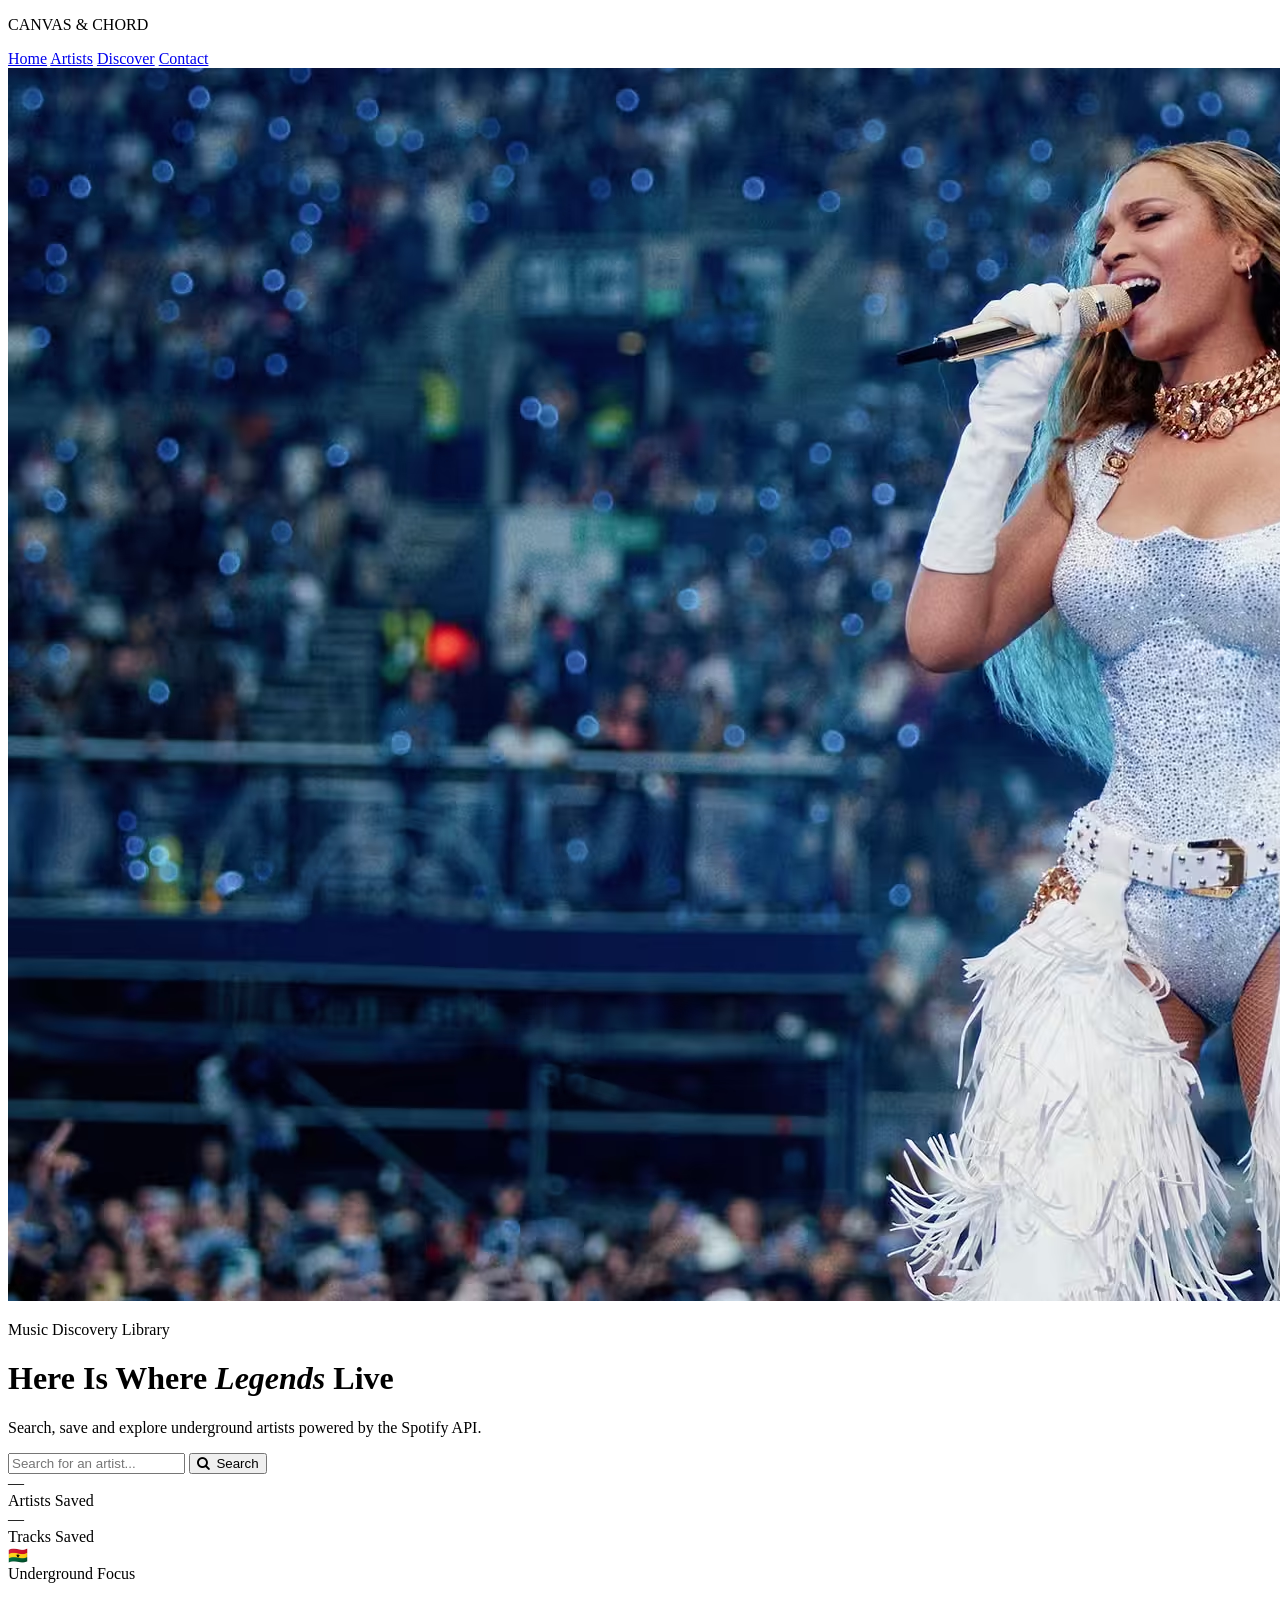
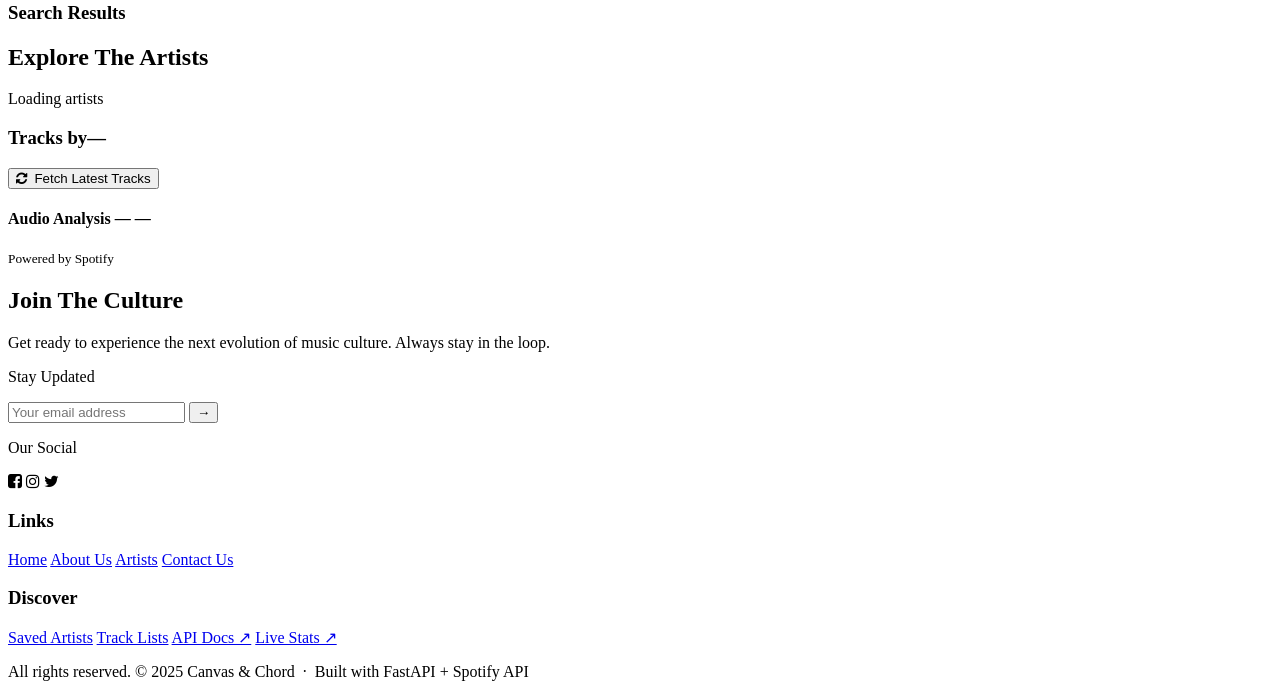
==== frontend/index.html @ f5dd1d7d "HTML file" ====
<!DOCTYPE html>
<html lang="en">
<head>
    <meta charset="UTF-8">
    <meta name="viewport" content="width=device-width, initial-scale=1.0">
    <title>CANVAS & CHORD</title>
    <link rel="stylesheet" href="https://cdnjs.cloudflare.com/ajax/libs/font-awesome/4.7.0/css/font-awesome.min.css">
    <link href="https://fonts.googleapis.com/css2?family=Playfair+Display:wght@400;700;900&family=DM+Sans:wght@300;400;500&display=swap" rel="stylesheet">
    <link rel="stylesheet" href="style.css">
    <script src="script.js" defer></script>


</head>
<body>

    <!-- NAV -->
    <nav>
        <div id="logo"><p>CANVAS <span>&</span> CHORD</p></div>
        <div id="menu">
            <a href="#">Home</a>
            <a href="#artists-section">Artists</a>
            <a href="#tracksPanel">Discover</a>
            <a href="#">Contact</a>
        </div>
    </nav>

    <!-- BANNER -->
    <div class="banner">
        <img src="./IMAGES/shutterstock-editorial-15344558c-6842f05d52535.avif" alt="Artist performing live">
        <p class="banner-tag"> Music Discovery Library</p>
        <h1>Here Is Where <em>Legends</em> Live</h1>
        <p>Search, save and explore underground artists powered by the Spotify API.</p>
        <div class="search-container">
            <input type="text" id="searchInput" placeholder="Search for an artist...">
            <button onclick="searchArtists()">
                <i class="fa fa-search"></i>&nbsp; Search
            </button>
        </div>
    </div>

    <!-- STATS BAR -->
    <div class="stats-bar">
        <div class="stat-item">
            <div class="stat-number" id="totalArtists">—</div>
            <div class="stat-label">Artists Saved</div>
        </div>
        <div class="stat-item">
            <div class="stat-number" id="totalTracks">—</div>
            <div class="stat-label">Tracks Saved</div>
        </div>
        <div class="stat-item">
            <div class="stat-number">🇬🇭</div>
            <div class="stat-label">Underground Focus</div>
        </div>
    </div>

    <!-- SEARCH RESULTS -->
    <div class="search-results" id="searchResults">
        <h3>Search Results</h3>
        <div class="results-grid" id="resultsGrid"></div>
    </div>

    <!-- SAVED ARTISTS -->
    <div class="section-header" id="artists-section">
        <h2>Explore The Artists</h2>
        <p id="artistCount"></p>
    </div>

    <div class="artists-section">
        <div class="artists-grid" id="artistsGrid">
            <div class="loading">Loading artists</div>
        </div>
    </div>

    <!-- TRACKS PANEL -->
    <div class="tracks-panel" id="tracksPanel">
        <div class="tracks-header">
            <h3>Tracks by<span id="selectedArtistName">—</span></h3>
            <button class="fetch-tracks-btn" onclick="fetchAndSaveTracks()">
                <i class="fa fa-refresh"></i>&nbsp; Fetch Latest Tracks
            </button>
        </div>
        <div class="tracks-list" id="tracksList"></div>
        
    </div>

    <!-- AUDIO FEATURES PANEL -->
       
    
    <div class="audio-panel" id="audioPanel">
        <div class="audio-panel-header">
            <h4>Audio Analysis — <span id="selectedTrackName">—</span></h4>
            <small>Powered by Spotify</small>
        </div>
        <div id="featuresContent"></div>
    </div>

    <!-- FOOTER -->
    <footer class="site-footer">
        <div class="footer-content">
            <div class="footer-left">
                <h2>Join The Culture</h2>
                <p>Get ready to experience the next evolution of music culture. Always stay in the loop.</p>
                <div class="email-signup">
                    <p>Stay Updated</p>
                    <form action="#">
                        <input type="email" placeholder="Your email address" required>
                        <button type="submit">→</button>
                    </form>
                </div>
                <div class="social-links">
                    <p>Our Social</p>
                    <i class="fa fa-facebook-square"></i>
                    <i class="fa fa-instagram"></i>
                    <i class="fa fa-twitter"></i>
                </div>
            </div>
            <div class="footer-links">
                <div class="link-column">
                    <h3>Links</h3>
                    <a href="#">Home</a>
                    <a href="#">About Us</a>
                    <a href="#artists-section">Artists</a>
                    <a href="#">Contact Us</a>
                </div>
                <div class="link-column">
                    <h3>Discover</h3>
                    <a href="#artists-section">Saved Artists</a>
                    <a href="#tracksPanel">Track Lists</a>
                    <a href="http://127.0.0.1:8000/docs" target="_blank">API Docs ↗</a>
                    <a href="http://127.0.0.1:8000/discover/stats" target="_blank">Live Stats ↗</a>
                </div>
            </div>
        </div>
        <div class="footer-bottom">
            <p>All rights reserved. © 2025 Canvas & Chord &nbsp;·&nbsp; Built with FastAPI + Spotify API</p>
        </div>
    </footer>

    <!-- NOTIFICATION -->
    <div class="notification" id="notification"></div>

    
</body>
</html>
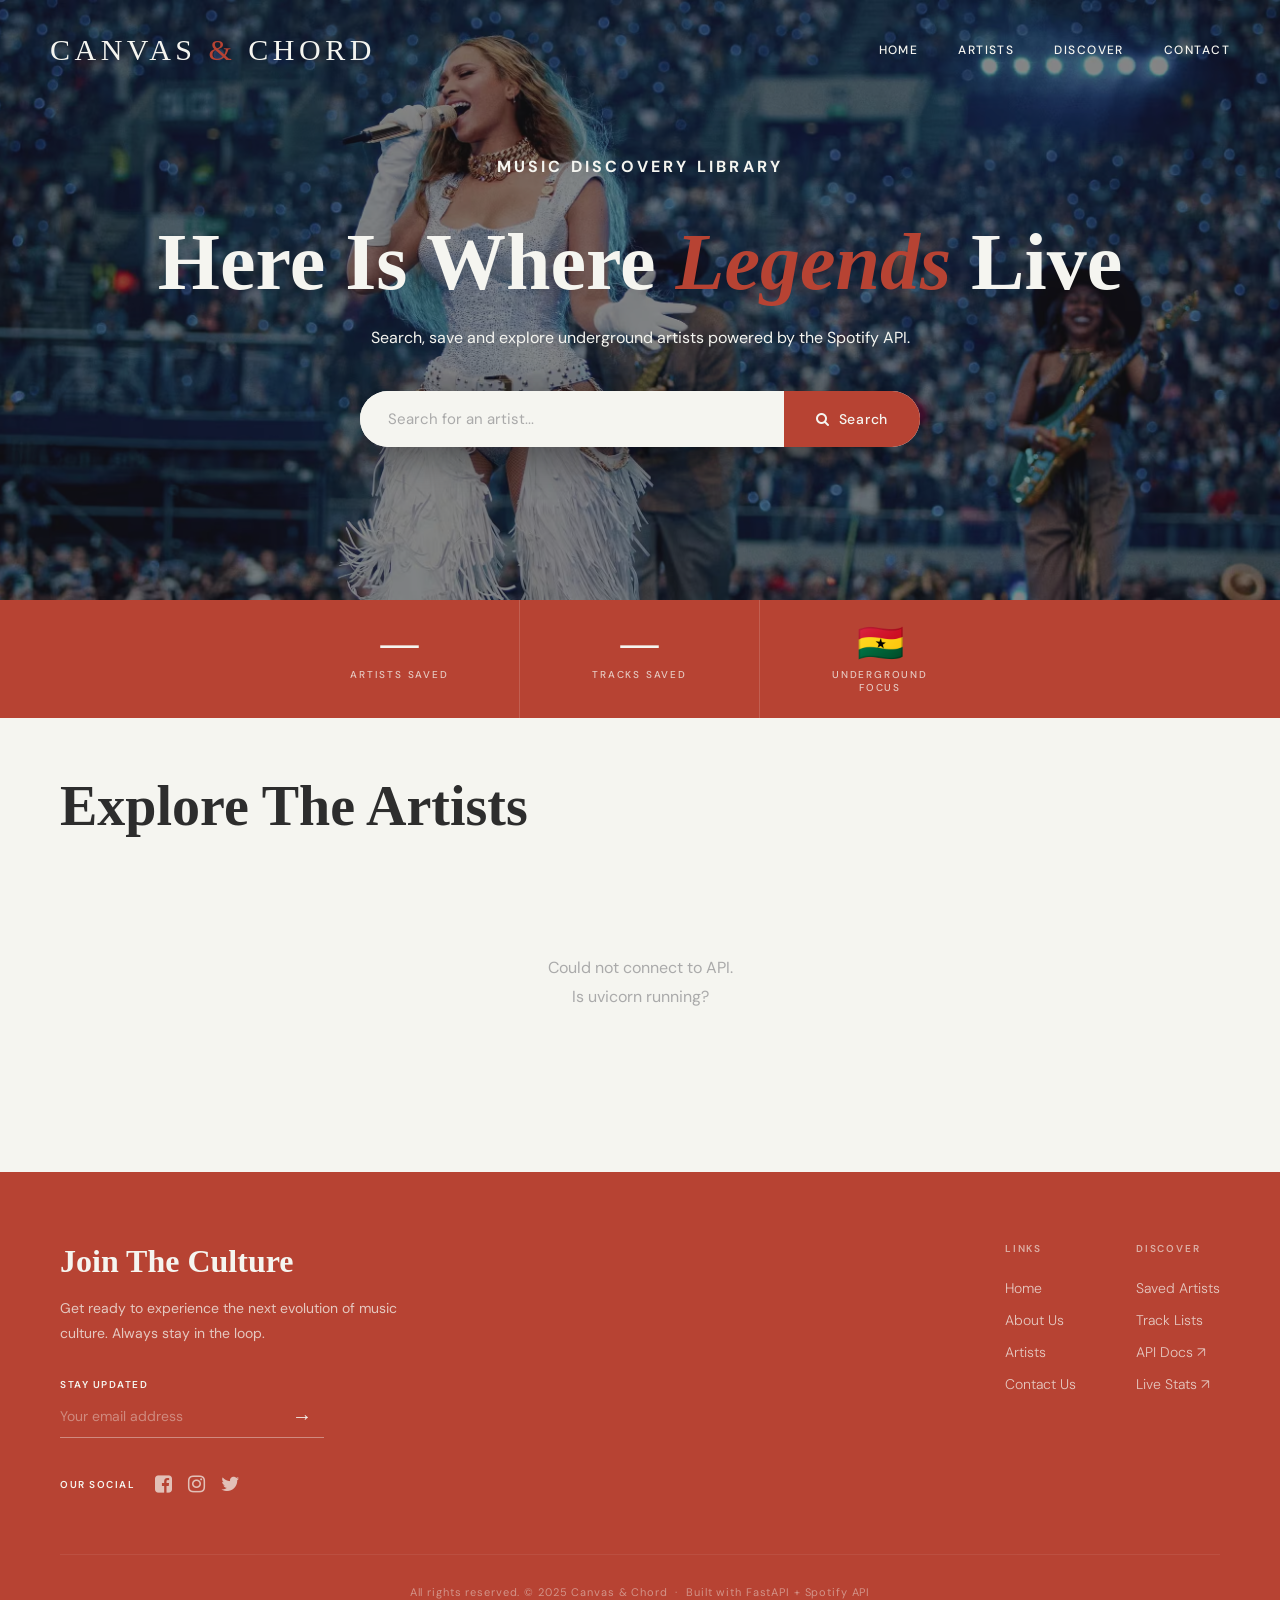
==== commit 72621d53: "changed href links for api docs and stats" ====
--- a/frontend/index.html
+++ b/frontend/index.html
@@ -127,8 +127,8 @@
                     <h3>Discover</h3>
                     <a href="#artists-section">Saved Artists</a>
                     <a href="#tracksPanel">Track Lists</a>
-                    <a href="http://127.0.0.1:8000/docs" target="_blank">API Docs ↗</a>
-                    <a href="http://127.0.0.1:8000/discover/stats" target="_blank">Live Stats ↗</a>
+                    <a href="https://canvasandchords.onrender.com/docs" target="_blank">API Docs ↗</a>
+                    <a href="https://canvasandchords.onrender.com/discover/stats" target="_blank">Live Stats ↗</a>
                 </div>
             </div>
         </div>
--- a/frontend/style.css
+++ b/frontend/style.css
@@ -0,0 +1,852 @@
+:root {
+            --red:      #b74333;
+            --red-dark: #8f3228;
+            --cream:    #F5F5F0;
+            --dark:     #1a1a1a;
+            --dark2:    #2D2D2D;
+            --dark3:    #3d3d3d;
+            --muted:    rgba(245,245,240,0.55);
+            --font-display: serif;
+            --font-body:    'DM Sans', sans-serif;
+            --ease: 0.3s ease;
+        }
+
+        *, *::before, *::after { margin:0; padding:0; box-sizing:border-box; }
+        html { scroll-behavior: smooth; }
+
+        body {
+            background-color: var(--cream);
+            font-family: var(--font-body);
+            color: var(--dark2);
+            overflow-x: hidden;
+        }
+
+        /* ── NAV ── */
+        nav {
+           width: 100%;
+          height: 100px;
+          position: absolute; 
+           top: 0; 
+          left: 0;
+          z-index: 10;
+          display: flex;
+          justify-content: space-between; 
+          align-items: center; 
+         padding: 0 50px;
+        }
+       
+       #logo {
+          width: auto;
+         height: auto;
+       }
+
+        #logo p {
+            font-size: 30px;
+            color: var(--cream);
+            font-family: var(--font-display);
+            letter-spacing: 0.15em;
+           
+        }
+
+        #logo span { color: var(--red); }
+
+        #menu { display:flex; gap:40px; align-items:center; }
+
+        #menu a {
+            text-decoration: none;
+            color: var(--cream);
+            font-size: 12px;
+            letter-spacing: 0.12em;
+            font-weight: 500;
+            transition: color var(--ease);
+            text-transform: uppercase;
+        }
+
+        #menu a:hover { color: var(--muted); }
+
+        /* ── BANNER ── */
+       .banner {
+          width: 100%;    
+         height: 600px;
+          position: relative; /* Essential to contain the absolute image */
+         background-color: var(--dark); 
+          overflow: hidden; 
+          display: flex; /* Added to center content */
+          flex-direction: column;
+         align-items: center;
+         justify-content: center;
+         text-align: center;
+          padding: 0 20px;
+        }
+
+        .banner img {
+           position: absolute; /* Takes image out of the flow so it doesn't push text down */
+         top: 0;
+         left: 0;
+         width: 100%;
+         height: 100%;
+         object-fit: cover;
+         z-index: 0; /* Keeps image at the bottom layer */
+         opacity: 0.5; /* Modern alternative to mix-blend-mode for better visibility */
+        }
+
+        /* Ensure all content stays above the image */
+       .banner-tag, .banner h1, .banner > p, .search-container {
+         position: relative;
+         z-index: 1;
+        }
+
+       .banner-tag {
+          color: var(--red);
+         text-transform: uppercase;
+         letter-spacing: 0.2em;
+         font-size: 12px;
+         font-weight: 700;
+         margin-bottom: 15px;
+        }
+
+       .banner h1 {
+          font-size: clamp(42px, 7vw, 80px);
+         color: var(--cream);
+          font-family: var(--font-display);
+         font-weight: 900;
+          line-height: 1.05;
+         margin-bottom: 20px;
+         
+        }
+
+       .banner h1 em { color: var(--red); font-style: italic; }
+
+       .banner > p {
+          font-size: 16px;
+          color: var(--cream);
+          margin-bottom: 40px;
+          max-width: 550px; /* Increased slightly for better look */
+          line-height: 1.7;
+       }
+
+       /* ── SEARCH CONTAINER ── */
+      .search-container {
+          display: flex;
+          width: 100%;
+          max-width: 560px;
+          border-radius: 50px;
+          overflow: hidden;
+          box-shadow: 0 8px 40px rgba(0,0,0,0.4);
+         background-color: var(--cream); /* Ensure background is solid */
+        }
+ 
+      
+        .search-container input {
+            flex: 1;
+            padding: 18px 28px;
+            border: none;
+            background-color: var(--cream);
+            font-size: 15px;
+            font-family: var(--font-body);
+            color: var(--dark2);
+            outline: none;
+            
+        }
+
+        .search-container input::placeholder { color: #aaa; }
+
+        .search-container button {
+            padding: 18px 32px;
+            background-color: var(--red);
+            color: var(--cream);
+            border: none;
+            font-size: 14px;
+            font-weight: 500;
+            font-family: var(--font-body);
+            letter-spacing: 0.05em;
+            cursor: pointer;
+            transition: background-color var(--ease);
+            display: inline-block;
+            
+        }
+
+        .search-container button:hover { background-color: var(--red-dark); }
+
+        /* ── STATS BAR ── */
+        .stats-bar {
+            width: 100%;
+            background-color: var(--red);
+            color: var(--cream);
+            display: flex;
+            justify-content: center;
+        }
+
+        .stat-item {
+            text-align: center;
+            padding: 24px 60px;
+            border-right: 1px solid rgba(255,255,255,0.15);
+            flex: 1;
+            max-width: 240px;
+            transition: background-color var(--ease);
+        }
+
+        .stat-item:last-child { border-right: none; }
+        .stat-item:hover { background-color: var(--red-dark); }
+
+        .stat-number {
+            font-size: 38px;
+            font-weight: 700;
+            font-family: var(--font-display);
+            line-height: 1;
+            margin-bottom: 6px;
+        }
+
+        .stat-label {
+            font-size: 10px;
+            letter-spacing: 0.18em;
+            opacity: 0.75;
+            text-transform: uppercase;
+            font-weight: 500;
+        }
+
+        /* ── SEARCH RESULTS ── */
+        .search-results {
+            width: 100%;
+            background-color: var(--dark2);
+            padding: 40px 60px;
+            display: none;
+            border-bottom: 3px solid var(--red);
+        }
+
+        .search-results h3 {
+            color: var(--cream);
+            font-family: var(--font-display);
+            font-size: 22px;
+            margin-bottom: 24px;
+            font-weight: 400;
+        }
+
+        .results-grid {
+            display: grid;
+            grid-template-columns: repeat(auto-fill, minmax(280px, 1fr));
+            gap: 14px;
+        }
+
+        .result-card {
+            background-color: var(--dark3);
+            border-radius: 12px;
+            padding: 16px;
+            display: flex;
+            align-items: center;
+            gap: 16px;
+            border: 1px solid rgba(255,255,255,0.05);
+            transition: background-color var(--ease), transform var(--ease);
+        }
+
+        .result-card:hover { background-color: #4a4a4a; transform: translateY(-2px); }
+
+        .result-card img {
+            width: 56px; height: 56px;
+            border-radius: 50%;
+            object-fit: cover;
+            flex-shrink: 0;
+            border: 2px solid rgba(255,255,255,0.1);
+        }
+
+        .result-card .no-image {
+            width: 56px; height: 56px;
+            border-radius: 50%;
+            background: linear-gradient(135deg, var(--red), var(--red-dark));
+            display: flex;
+            align-items: center;
+            justify-content: center;
+            color: white;
+            font-size: 22px;
+            font-family: var(--font-display);
+            flex-shrink: 0;
+            font-weight: 700;
+        }
+
+        .result-info { flex:1; min-width:0; }
+
+        .result-info p {
+            color: var(--cream);
+            font-weight: 500;
+            font-size: 14px;
+            white-space: nowrap;
+            overflow: hidden;
+            text-overflow: ellipsis;
+        }
+
+        .result-info small { color: var(--muted); font-size: 12px; }
+
+        .save-btn {
+            padding: 8px 18px;
+            background-color: transparent;
+            color: var(--red);
+            border: 1.5px solid var(--red);
+            border-radius: 20px;
+            cursor: pointer;
+            font-size: 12px;
+            font-weight: 500;
+            font-family: var(--font-body);
+            letter-spacing: 0.05em;
+            transition: all var(--ease);
+            white-space: nowrap;
+            flex-shrink: 0;
+        }
+
+        .save-btn:hover { background-color: var(--red); color: var(--cream); }
+        .save-btn.saved { background-color: #2a7a3b; border-color: #2a7a3b; color: white; }
+        .save-btn:disabled { opacity: 0.5; cursor: not-allowed; }
+
+        /* ── SECTION HEADER ── */
+        .section-header {
+            width: 100%;
+            padding: 60px 60px 0;
+            background-color: var(--cream);
+            display: flex;
+            align-items: flex-end;
+            justify-content: space-between;
+        }
+
+        .section-header h2 {
+            font-size: clamp(36px, 5vw, 56px);
+            color: var(--dark2);
+            font-family: var(--font-display);
+            font-weight: 700;
+            line-height: 1;
+        }
+
+        .section-header p { font-size: 13px; color: #999; padding-bottom: 8px; }
+
+        /* ── ARTISTS GRID ── */
+        .artists-section {
+            width: 100%;
+            background-color: var(--cream);
+            padding: 40px 60px 80px;
+        }
+
+        .artists-grid {
+            display: grid;
+            grid-template-columns: repeat(auto-fill, minmax(180px, 1fr));
+            gap: 36px;
+        }
+
+        .artist-card {
+            display: flex;
+            flex-direction: column;
+            align-items: center;
+            cursor: pointer;
+            transition: transform var(--ease);
+        }
+
+        .artist-card:hover { transform: translateY(-6px); }
+
+        .artist-card:hover .artist-image-wrap {
+            box-shadow: 0 16px 40px rgba(183,67,51,0.25);
+        }
+
+        .artist-image-wrap {
+            width: 180px; height: 180px;
+            border-radius: 28%;
+            overflow: hidden;
+            display: flex;
+            justify-content: center;
+            align-items: center;
+            transition: box-shadow var(--ease);
+            flex-shrink: 0;
+        }
+
+        /* Your original rotating colours */
+        .artist-card:nth-child(6n+1) .artist-image-wrap { background-color: #ffcba0; }
+        .artist-card:nth-child(6n+2) .artist-image-wrap { background-color: #adf4b5; }
+        .artist-card:nth-child(6n+3) .artist-image-wrap { background-color: #a6aff0; }
+        .artist-card:nth-child(6n+4) .artist-image-wrap { background-color: #fc9ef1; }
+        .artist-card:nth-child(6n+5) .artist-image-wrap { background-color: #f9f188; }
+        .artist-card:nth-child(6n+6) .artist-image-wrap { background-color: #fa859e; }
+
+        .artist-image-wrap img {
+            width: 100%; height: 100%;
+            object-fit: cover;
+            padding: 12px;
+            border-radius: 50%;
+            transition: transform var(--ease);
+        }
+
+        .artist-card:hover .artist-image-wrap img { transform: scale(1.05); }
+
+        .artist-initial {
+            font-size: 64px;
+            font-family: var(--font-display);
+            color: var(--dark2);
+            font-weight: 700;
+            opacity: 0.35;
+        }
+
+        .artist-card-name {
+            font-family: var(--font-display);
+            font-size: 15px;
+            color: var(--dark2);
+            margin-top: 14px;
+            text-align: center;
+            font-weight: 600;
+            line-height: 1.3;
+        }
+
+        .artist-card-sub {
+            font-size: 11px;
+            color: var(--red);
+            margin-top: 4px;
+            letter-spacing: 0.08em;
+            text-transform: uppercase;
+            font-weight: 500;
+        }
+
+        .empty-state {
+            grid-column: 1 / -1;
+            text-align: center;
+            padding: 80px 40px;
+            color: #aaa;
+        }
+
+        .empty-state .empty-icon { font-size: 60px; margin-bottom: 20px; opacity: 0.3; }
+        .empty-state p { font-size: 16px; line-height: 1.8; max-width: 360px; margin: 0 auto; }
+
+        /* ── TRACKS PANEL ── */
+        .tracks-panel {
+            width: 100%;
+            background-color: var(--dark);
+            padding: 60px;
+            display: none;
+            border-top: 3px solid var(--red);
+        }
+
+        .tracks-header {
+            display: flex;
+            align-items: flex-start;
+            justify-content: space-between;
+            margin-bottom: 32px;
+            flex-wrap: wrap;
+            gap: 20px;
+        }
+
+        .tracks-panel h3 {
+            color: var(--cream);
+            font-family: var(--font-display);
+            font-size: 36px;
+            font-weight: 700;
+            line-height: 1.2;
+        }
+
+        .tracks-panel h3 span { color: var(--red); display: block; }
+
+        .fetch-tracks-btn {
+            padding: 12px 28px;
+            background-color: transparent;
+            color: var(--cream);
+            border: 1.5px solid rgba(255,255,255,0.2);
+            border-radius: 30px;
+            cursor: pointer;
+            font-size: 13px;
+            font-weight: 500;
+            font-family: var(--font-body);
+            letter-spacing: 0.05em;
+            transition: all var(--ease);
+            white-space: nowrap;
+        }
+
+        .fetch-tracks-btn:hover { background-color: var(--red); border-color: var(--red); }
+
+        .tracks-list { display: flex; flex-direction: column; gap: 10px; }
+
+        .track-row {
+            display: flex;
+            align-items: center;
+            gap: 20px;
+            padding: 16px 24px;
+            background-color: rgba(255,255,255,0.04);
+            border-radius: 10px;
+            border: 1px solid rgba(255,255,255,0.05);
+            transition: background-color var(--ease);
+        }
+
+        .track-row:hover { background-color: rgba(255,255,255,0.08); }
+
+        .track-number {
+            color: var(--red);
+            font-weight: 700;
+            font-size: 16px;
+            min-width: 28px;
+            font-family: var(--font-display);
+        }
+
+        .track-info { flex:1; min-width:0; }
+
+        .track-info p {
+            color: var(--cream);
+            font-weight: 500;
+            font-size: 14px;
+            margin-bottom: 4px;
+            white-space: nowrap;
+            overflow: hidden;
+            text-overflow: ellipsis;
+            display: flex;
+            align-items: center;
+            gap: 8px;
+        }
+
+        .track-info small {
+            color: var(--muted);
+            font-size: 12px;
+            white-space: nowrap;
+            overflow: hidden;
+            text-overflow: ellipsis;
+            display: block;
+        }
+
+        .track-duration { color: var(--muted); font-size: 13px; white-space: nowrap; }
+
+        .explicit-badge {
+            background-color: var(--red);
+            color: white;
+            font-size: 9px;
+            padding: 2px 5px;
+            border-radius: 3px;
+            font-weight: 700;
+            letter-spacing: 0.05em;
+            flex-shrink: 0;
+        }
+
+        /* ── LOADING ── */
+        .loading {
+            text-align: center;
+            padding: 60px 20px;
+            color: #aaa;
+            font-size: 14px;
+            letter-spacing: 0.08em;
+            display: flex;
+            align-items: center;
+            justify-content: center;
+            gap: 12px;
+        }
+
+        .loading::after {
+            content: '';
+            display: inline-block;
+            width: 16px; height: 16px;
+            border: 2px solid #aaa;
+            border-top-color: var(--red);
+            border-radius: 50%;
+            animation: spin 0.8s linear infinite;
+            flex-shrink: 0;
+        }
+
+        @keyframes spin { to { transform: rotate(360deg); } }
+
+
+
+        /* Clickable track rows */
+        .track-row { cursor: pointer; position: relative; }
+        .track-row:hover { background-color: rgba(255,255,255,0.08); border-color: rgba(183,67,51,0.3); }
+        .track-row.active { border-color: var(--red); background-color: rgba(183,67,51,0.08); }
+ 
+        .track-hint {
+            font-size: 11px;
+            color: var(--red);
+            opacity: 0;
+            transition: opacity 0.2s;
+            white-space: nowrap;
+            letter-spacing: 0.05em;
+        }
+        .track-row:hover .track-hint { opacity: 1; }
+ 
+        /* Audio panel — slides open with CSS transition */
+        .audio-panel {
+            width: 100%;
+            background-color: #111;
+            padding: 0 60px;
+            max-height: 0;
+            overflow: hidden;
+            transition: max-height 0.5s ease, padding 0.3s ease;
+        }
+        .audio-panel.open {
+            max-height: 700px;
+            padding: 40px 60px;
+            border-top: 1px solid rgba(255,255,255,0.06);
+        }
+ 
+        .audio-panel-header {
+            display: flex;
+            align-items: center;
+            justify-content: space-between;
+            margin-bottom: 32px;
+            flex-wrap: wrap;
+            gap: 12px;
+        }
+        .audio-panel-header h4 {
+            color: var(--cream);
+            font-family: var(--font-display);
+            font-size: 20px;
+            font-weight: 400;
+        }
+        .audio-panel-header h4 span { color: var(--red); font-style: italic; }
+        .audio-panel-header small {
+            color: var(--muted);
+            font-size: 11px;
+            letter-spacing: 0.1em;
+            text-transform: uppercase;
+        }
+ 
+        /* Feature bar grid */
+        .features-grid {
+            display: grid;
+            grid-template-columns: repeat(auto-fill, minmax(220px, 1fr));
+            gap: 20px;
+            margin-bottom: 28px;
+        }
+ 
+        .feature-item { display: flex; flex-direction: column; gap: 8px; }
+ 
+        .feature-label {
+            display: flex;
+            justify-content: space-between;
+            align-items: center;
+        }
+ 
+        .feature-name {
+            font-size: 11px;
+            color: var(--muted);
+            letter-spacing: 0.12em;
+            text-transform: uppercase;
+            font-weight: 500;
+        }
+ 
+        .feature-value {
+            font-size: 13px;
+            color: var(--cream);
+            font-weight: 600;
+            font-family: var(--font-display);
+        }
+ 
+        .feature-bar-bg {
+            width: 100%;
+            height: 6px;
+            background-color: rgba(255,255,255,0.08);
+            border-radius: 100px;
+            overflow: hidden;
+        }
+ 
+        /* Animated fill — width driven by JS */
+        .feature-bar-fill {
+            height: 100%;
+            border-radius: 100px;
+            background-color: var(--red);
+            width: 0%;
+            transition: width 0.8s cubic-bezier(0.4,0,0.2,1);
+        }
+ 
+        /* Per-feature colours */
+        .feature-bar-fill.energy   { background-color: #f97316; }
+        .feature-bar-fill.dance    { background-color: #a78bfa; }
+        .feature-bar-fill.valence  { background-color: #34d399; }
+        .feature-bar-fill.acoustic { background-color: #60a5fa; }
+        .feature-bar-fill.speech   { background-color: #fbbf24; }
+        .feature-bar-fill.live     { background-color: #f472b6; }
+ 
+        /* Metadata row (BPM, key, time sig, loudness) */
+        .features-meta {
+            display: flex;
+            gap: 32px;
+            padding-top: 20px;
+            border-top: 1px solid rgba(255,255,255,0.06);
+            flex-wrap: wrap;
+        }
+ 
+        .meta-item { text-align: center; }
+ 
+        .meta-value {
+            font-size: 24px;
+            font-weight: 700;
+            color: var(--cream);
+            font-family: var(--font-display);
+            line-height: 1;
+            margin-bottom: 4px;
+        }
+ 
+        .meta-label {
+            font-size: 10px;
+            color: var(--muted);
+            letter-spacing: 0.12em;
+            text-transform: uppercase;
+        }
+ 
+        .audio-loading {
+            text-align: center;
+            padding: 30px;
+            color: var(--muted);
+            font-size: 13px;
+            letter-spacing: 0.08em;
+        }
+ 
+        @media (max-width: 768px) {
+            .audio-panel.open { padding: 30px 24px; }
+            .features-grid { grid-template-columns: 1fr 1fr; }
+        }
+
+        /* ── FOOTER ── */
+        .site-footer {
+            width: 100%;
+            background-color: var(--red);
+            color: var(--cream);
+            padding: 70px 60px 30px;
+        }
+
+        .footer-content {
+            display: flex;
+            margin-bottom: 60px;
+            gap: 80px;
+            flex-wrap: wrap;
+        }
+
+        .footer-left { flex: 1; min-width: 260px; }
+
+        .footer-left h2 {
+            font-family: var(--font-display);
+            font-size: 32px;
+            margin-bottom: 16px;
+            font-weight: 700;
+            line-height: 1.2;
+        }
+
+        .footer-left > p {
+            font-size: 14px;
+            line-height: 1.8;
+            opacity: 0.75;
+            margin-bottom: 32px;
+            max-width: 340px;
+        }
+
+        .email-signup p {
+            font-size: 10px;
+            font-weight: 600;
+            letter-spacing: 0.15em;
+            margin-bottom: 12px;
+            text-transform: uppercase;
+        }
+
+        .email-signup form {
+            display: flex;
+            border-bottom: 1.5px solid rgba(245,245,240,0.4);
+            width: fit-content;
+            padding-bottom: 8px;
+            margin-bottom: 36px;
+        }
+
+        .email-signup input {
+            background: transparent;
+            border: none;
+            color: var(--cream);
+            font-size: 14px;
+            font-family: var(--font-body);
+            padding: 4px 0;
+            width: 220px;
+            outline: none;
+        }
+
+        .email-signup input::placeholder { color: rgba(245,245,240,0.4); }
+
+        .email-signup button {
+            background: transparent;
+            border: none;
+            color: var(--cream);
+            font-size: 20px;
+            cursor: pointer;
+            padding: 0 12px;
+        }
+
+        .social-links { display: flex; gap: 16px; align-items: center; }
+
+        .social-links > p {
+            font-size: 10px;
+            font-weight: 600;
+            letter-spacing: 0.15em;
+            text-transform: uppercase;
+            margin-right: 4px;
+        }
+
+        .social-links .fa {
+            font-size: 20px;
+            color: var(--cream);
+            opacity: 0.7;
+            cursor: pointer;
+            transition: opacity var(--ease);
+        }
+
+        .social-links .fa:hover { opacity: 1; }
+
+        .footer-links { display: flex; gap: 60px; }
+
+        .link-column h3 {
+            font-size: 10px;
+            letter-spacing: 0.18em;
+            margin-bottom: 24px;
+            text-transform: uppercase;
+            font-weight: 600;
+            opacity: 0.6;
+        }
+
+        .link-column a {
+            display: block;
+            text-decoration: none;
+            color: var(--cream);
+            font-size: 14px;
+            margin-bottom: 14px;
+            opacity: 0.75;
+            transition: opacity var(--ease);
+            font-weight: 300;
+        }
+
+        .link-column a:hover { opacity: 1; }
+
+        .footer-bottom {
+            text-align: center;
+            font-size: 11px;
+            opacity: 0.45;
+            padding-top: 30px;
+            border-top: 1px solid rgba(255,255,255,0.15);
+            letter-spacing: 0.08em;
+        }
+
+        /* ── NOTIFICATION ── */
+        .notification {
+            position: fixed;
+            bottom: 32px; right: 32px;
+            background-color: #2a7a3b;
+            color: white;
+            padding: 14px 24px;
+            border-radius: 10px;
+            font-size: 14px;
+            font-weight: 500;
+            display: none;
+            z-index: 9999;
+            box-shadow: 0 8px 32px rgba(0,0,0,0.3);
+            animation: slideUp 0.3s ease;
+            max-width: 320px;
+        }
+
+        .notification.error { background-color: var(--red-dark); }
+
+        @keyframes slideUp {
+            from { transform: translateY(16px); opacity: 0; }
+            to   { transform: translateY(0);    opacity: 1; }
+        }
+
+        /* ── RESPONSIVE ── */
+        @media (max-width: 768px) {
+            nav { padding: 0 24px; }
+            #menu { gap: 20px; }
+            .banner { padding: 60px 24px 40px; }
+            .search-results, .section-header,
+            .artists-section, .tracks-panel,
+            .site-footer { padding-left: 24px; padding-right: 24px; }
+            .stat-item { padding: 20px 24px; }
+            .footer-content { gap: 40px; }
+            .results-grid { grid-template-columns: 1fr; }
+        }
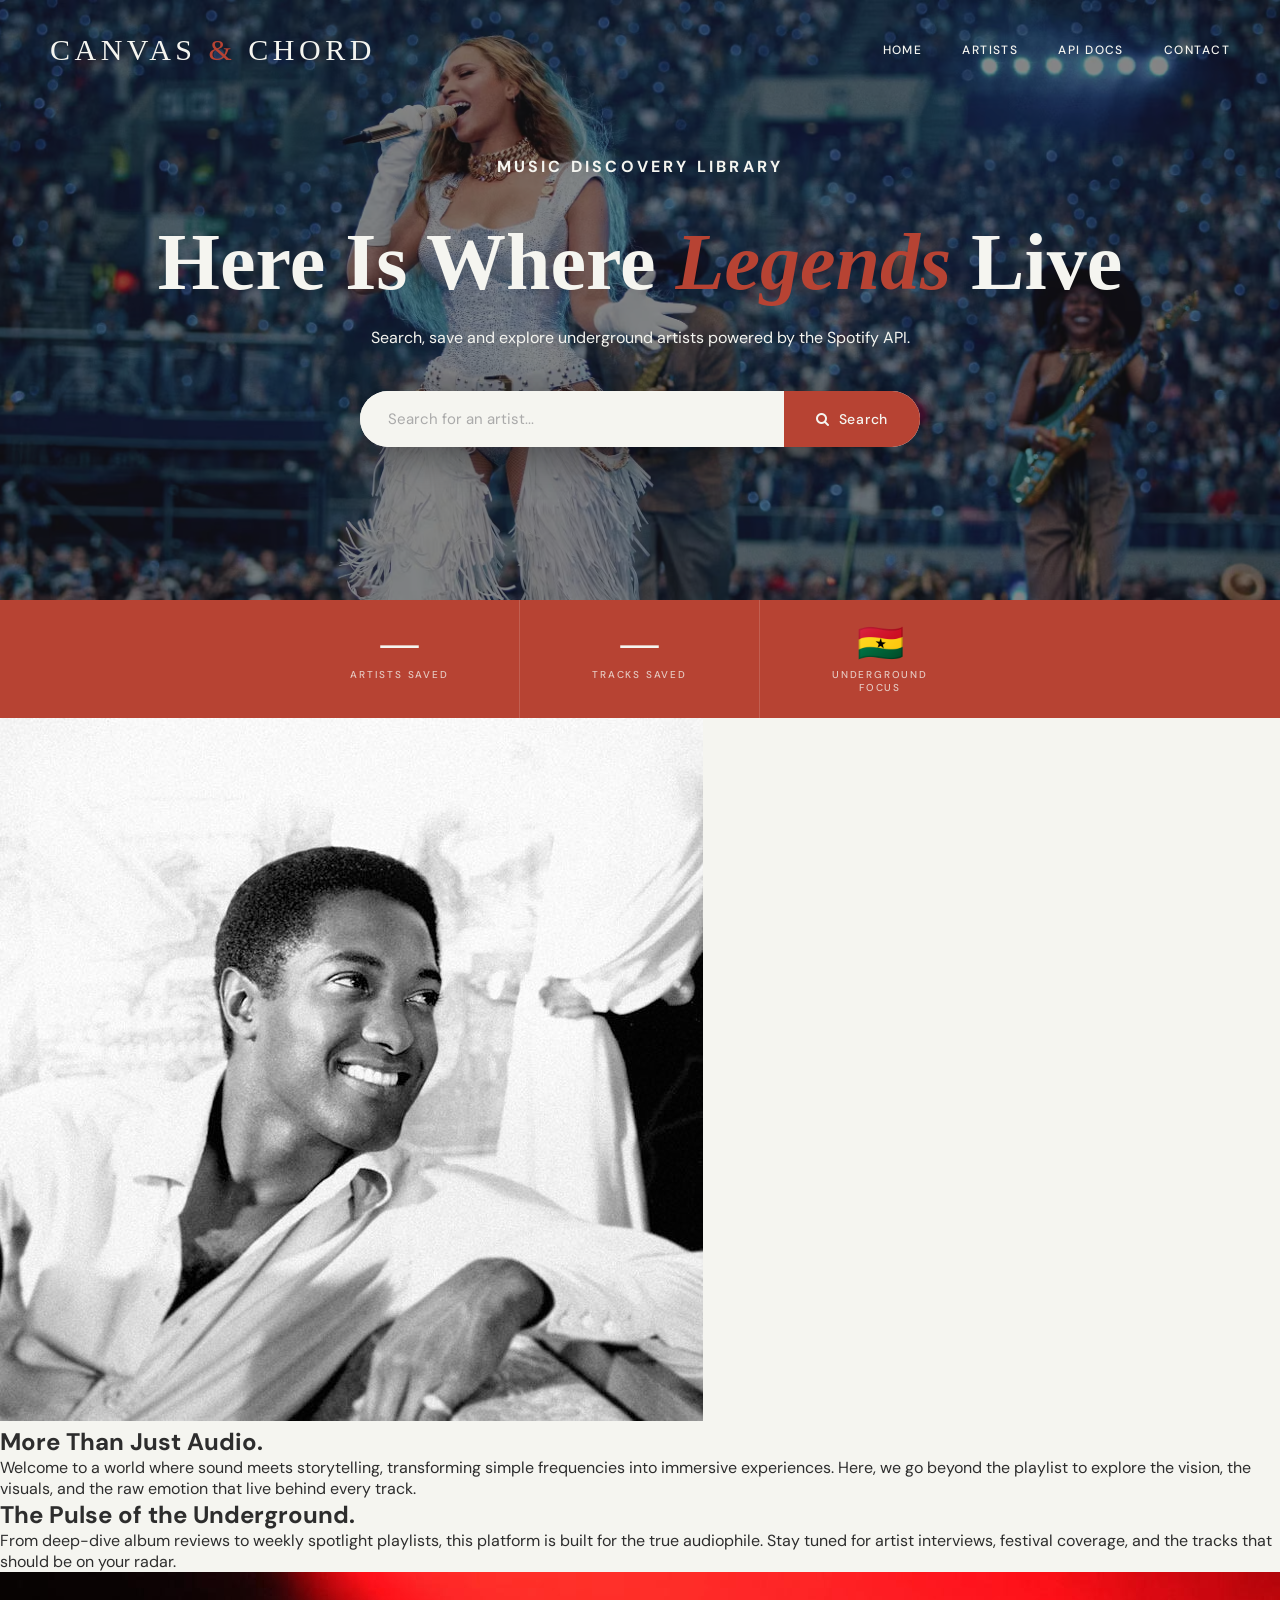
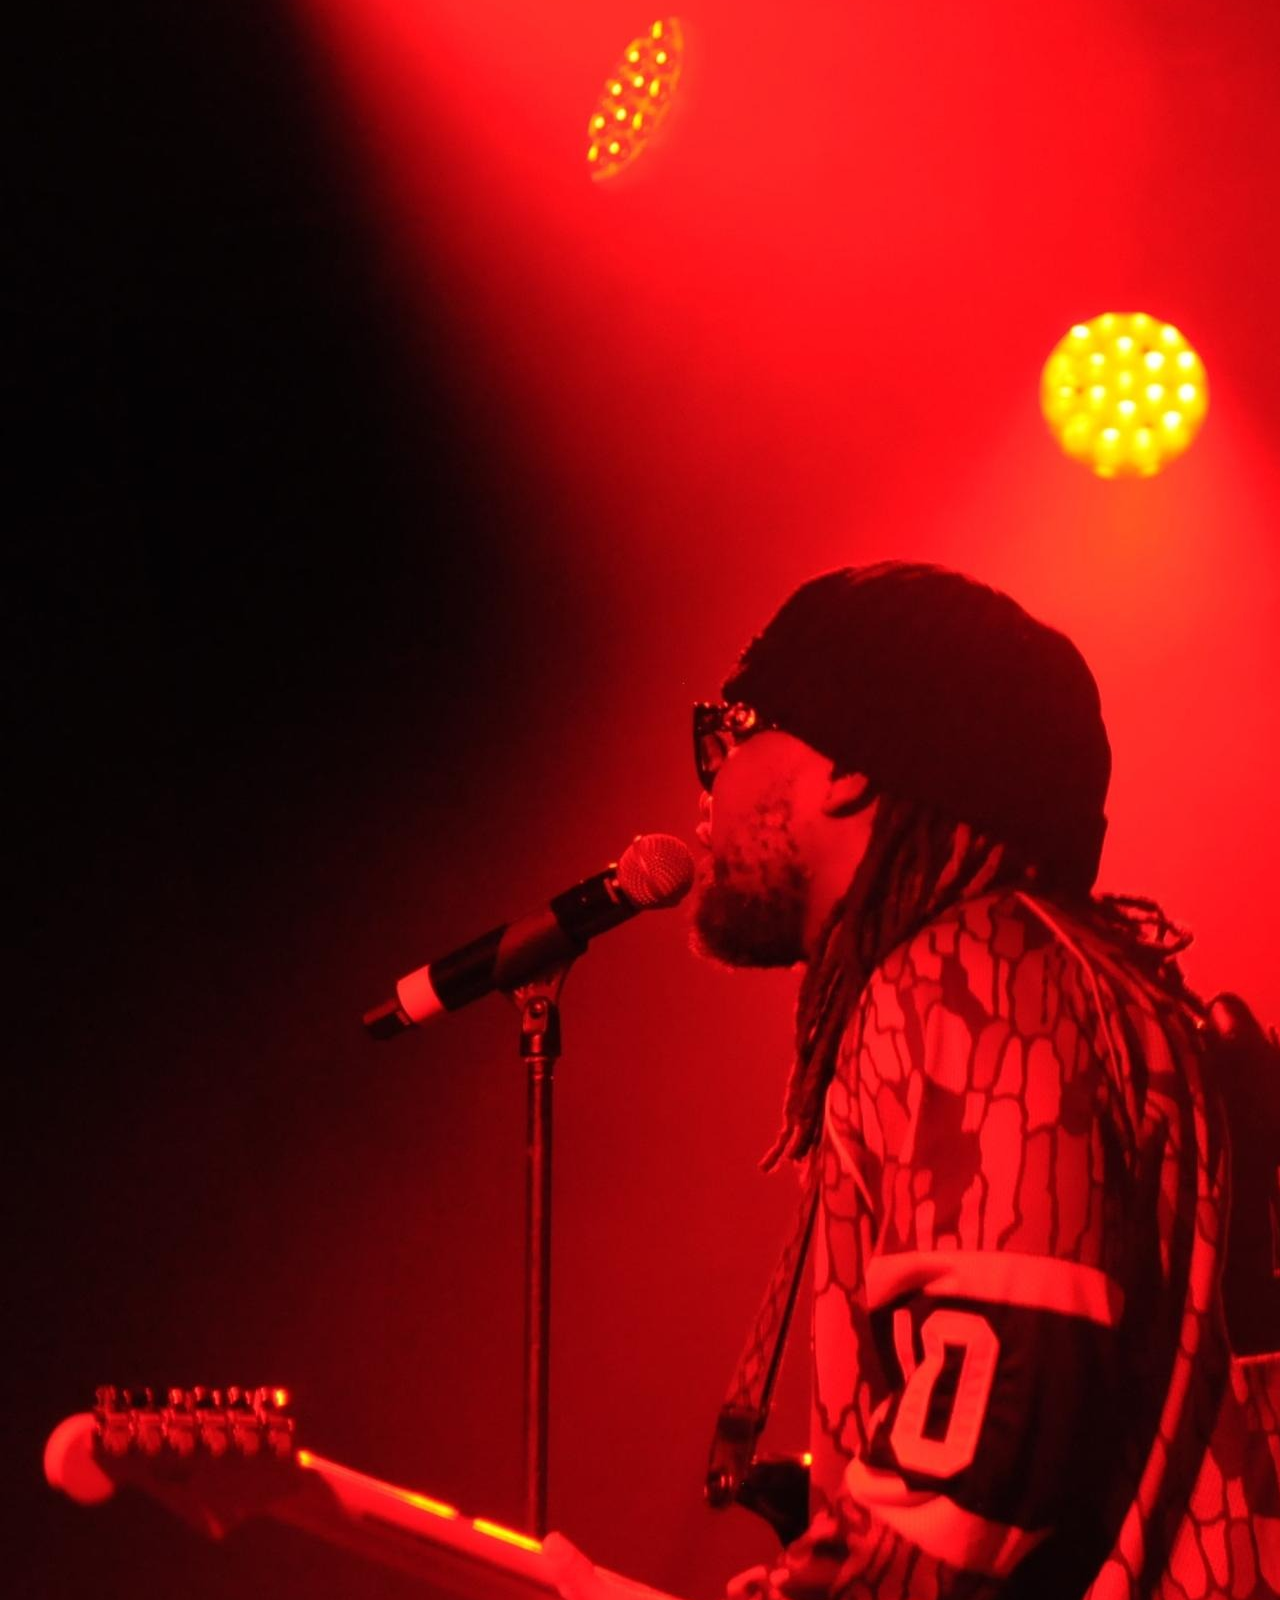
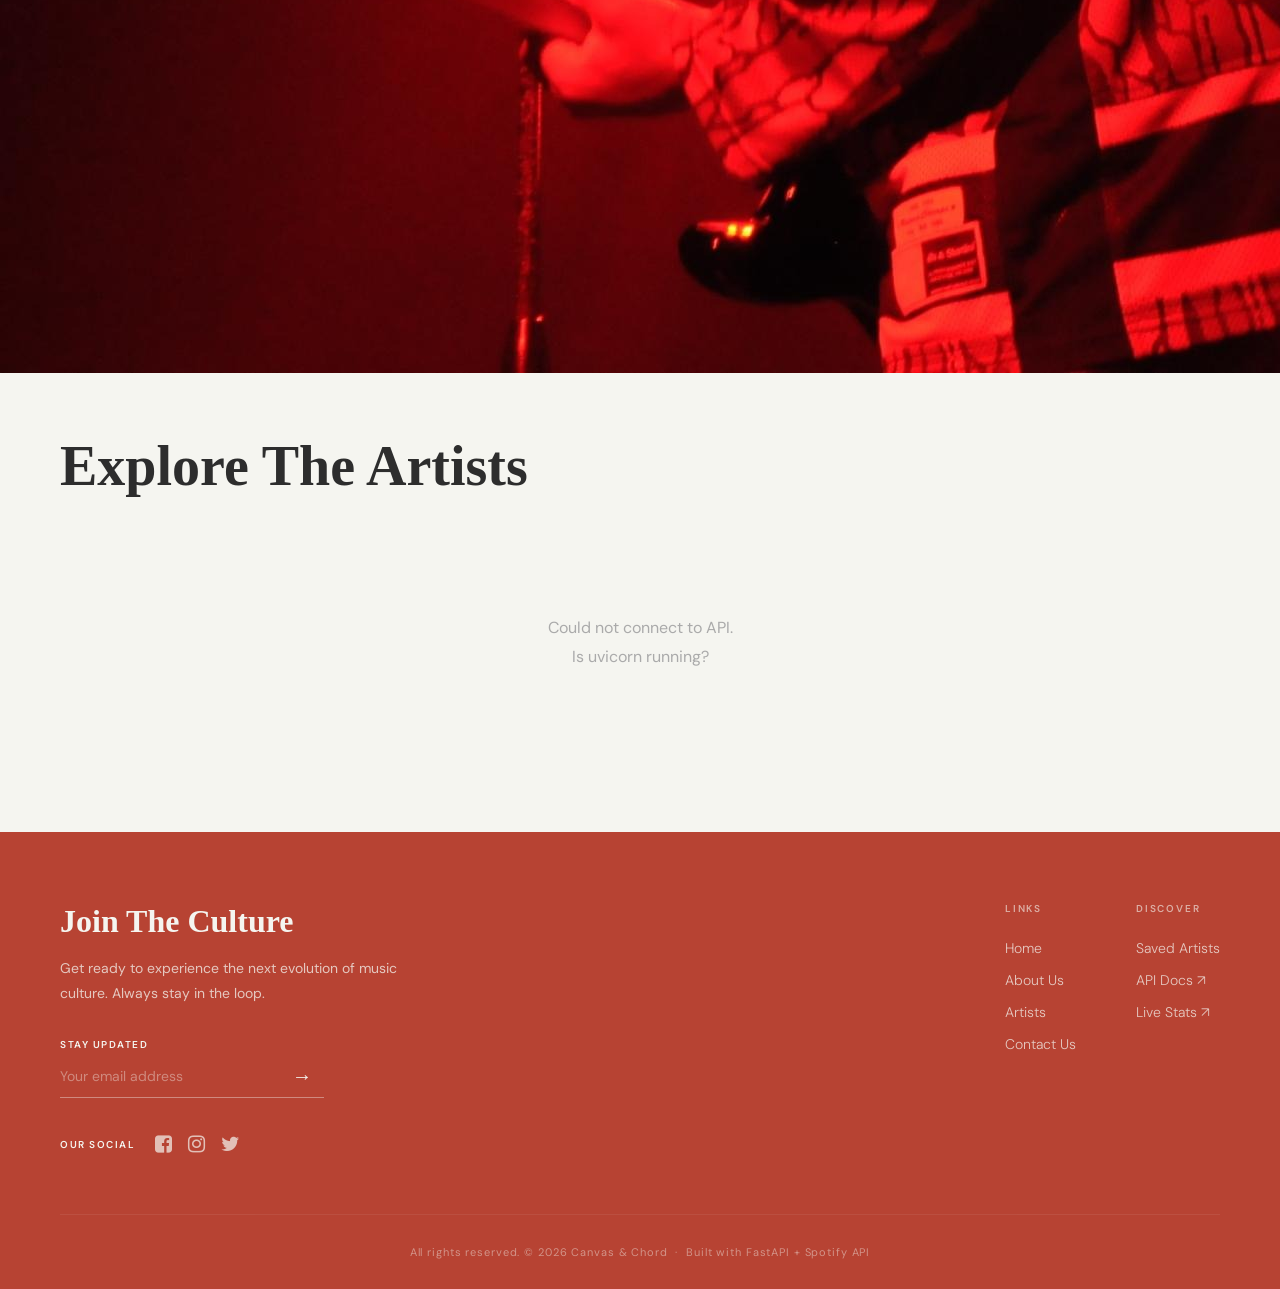
==== commit 8d6614ed: "Modified: Made the homepage more informative" ====
--- a/frontend/index.html
+++ b/frontend/index.html
@@ -8,26 +8,24 @@
     <link href="https://fonts.googleapis.com/css2?family=Playfair+Display:wght@400;700;900&family=DM+Sans:wght@300;400;500&display=swap" rel="stylesheet">
     <link rel="stylesheet" href="style.css">
     <script src="script.js" defer></script>
-
-
 </head>
 <body>
 
-    <!-- NAV -->
+    <!-- ── NAVIGATION ── -->
     <nav>
         <div id="logo"><p>CANVAS <span>&</span> CHORD</p></div>
         <div id="menu">
             <a href="#">Home</a>
             <a href="#artists-section">Artists</a>
-            <a href="#tracksPanel">Discover</a>
+            <a href="https://canvasandchords.onrender.com/docs" target="_blank">API Docs</a>
             <a href="#">Contact</a>
         </div>
     </nav>
 
-    <!-- BANNER -->
+    <!-- ── BANNER + SEARCH ── -->
     <div class="banner">
         <img src="./IMAGES/shutterstock-editorial-15344558c-6842f05d52535.avif" alt="Artist performing live">
-        <p class="banner-tag"> Music Discovery Library</p>
+        <p class="banner-tag">Music Discovery Library</p>
         <h1>Here Is Where <em>Legends</em> Live</h1>
         <p>Search, save and explore underground artists powered by the Spotify API.</p>
         <div class="search-container">
@@ -38,7 +36,7 @@
         </div>
     </div>
 
-    <!-- STATS BAR -->
+    <!-- ── LIVE STATS BAR ── -->
     <div class="stats-bar">
         <div class="stat-item">
             <div class="stat-number" id="totalArtists">—</div>
@@ -54,48 +52,57 @@
         </div>
     </div>
 
-    <!-- SEARCH RESULTS -->
+    <!-- ── SEARCH RESULTS (hidden until search runs) ── -->
     <div class="search-results" id="searchResults">
         <h3>Search Results</h3>
         <div class="results-grid" id="resultsGrid"></div>
     </div>
 
-    <!-- SAVED ARTISTS -->
+    <!-- ── EDITORIAL SECTION 1 ── -->
+    <section class="Top">
+        <div class="left">
+            <img src="./IMAGES/imgi_157_Sam-Cooke_on-couch_Abkco-Photo-by-Wally-Seawell_BW_SMALL-e1594430374762.jpg"
+                 alt="Artist portrait">
+        </div>
+        <div class="right">
+            <h2>More Than Just Audio.</h2>
+            <p>
+                Welcome to a world where sound meets storytelling, transforming simple frequencies
+                into immersive experiences. Here, we go beyond the playlist to explore the vision,
+                the visuals, and the raw emotion that live behind every track.
+            </p>
+        </div>
+    </section>
+
+    <!-- ── EDITORIAL SECTION 2 ── -->
+    <section class="middle">
+        <div class="left2">
+            <h2>The Pulse of the Underground.</h2>
+            <p>
+                From deep-dive album reviews to weekly spotlight playlists, this platform is built
+                for the true audiophile. Stay tuned for artist interviews, festival coverage,
+                and the tracks that should be on your radar.
+            </p>
+        </div>
+        <div class="right2">
+            <img src="./IMAGES/imgi_201_C-1.jpg" alt="Underground artist">
+        </div>
+    </section>
+
+    <!-- ── SAVED ARTISTS GRID ── -->
     <div class="section-header" id="artists-section">
         <h2>Explore The Artists</h2>
         <p id="artistCount"></p>
     </div>
 
     <div class="artists-section">
+       
         <div class="artists-grid" id="artistsGrid">
             <div class="loading">Loading artists</div>
         </div>
     </div>
 
-    <!-- TRACKS PANEL -->
-    <div class="tracks-panel" id="tracksPanel">
-        <div class="tracks-header">
-            <h3>Tracks by<span id="selectedArtistName">—</span></h3>
-            <button class="fetch-tracks-btn" onclick="fetchAndSaveTracks()">
-                <i class="fa fa-refresh"></i>&nbsp; Fetch Latest Tracks
-            </button>
-        </div>
-        <div class="tracks-list" id="tracksList"></div>
-        
-    </div>
-
-    <!-- AUDIO FEATURES PANEL -->
-       
-    
-    <div class="audio-panel" id="audioPanel">
-        <div class="audio-panel-header">
-            <h4>Audio Analysis — <span id="selectedTrackName">—</span></h4>
-            <small>Powered by Spotify</small>
-        </div>
-        <div id="featuresContent"></div>
-    </div>
-
-    <!-- FOOTER -->
+    <!-- ── FOOTER ── -->
     <footer class="site-footer">
         <div class="footer-content">
             <div class="footer-left">
@@ -126,20 +133,18 @@
                 <div class="link-column">
                     <h3>Discover</h3>
                     <a href="#artists-section">Saved Artists</a>
-                    <a href="#tracksPanel">Track Lists</a>
                     <a href="https://canvasandchords.onrender.com/docs" target="_blank">API Docs ↗</a>
                     <a href="https://canvasandchords.onrender.com/discover/stats" target="_blank">Live Stats ↗</a>
                 </div>
             </div>
         </div>
         <div class="footer-bottom">
-            <p>All rights reserved. © 2025 Canvas & Chord &nbsp;·&nbsp; Built with FastAPI + Spotify API</p>
+            <p>All rights reserved. © 2026 Canvas & Chord &nbsp;·&nbsp; Built with FastAPI + Spotify API</p>
         </div>
     </footer>
 
-    <!-- NOTIFICATION -->
+    <!-- ── TOAST NOTIFICATION ── -->
     <div class="notification" id="notification"></div>
 
-    
 </body>
 </html>
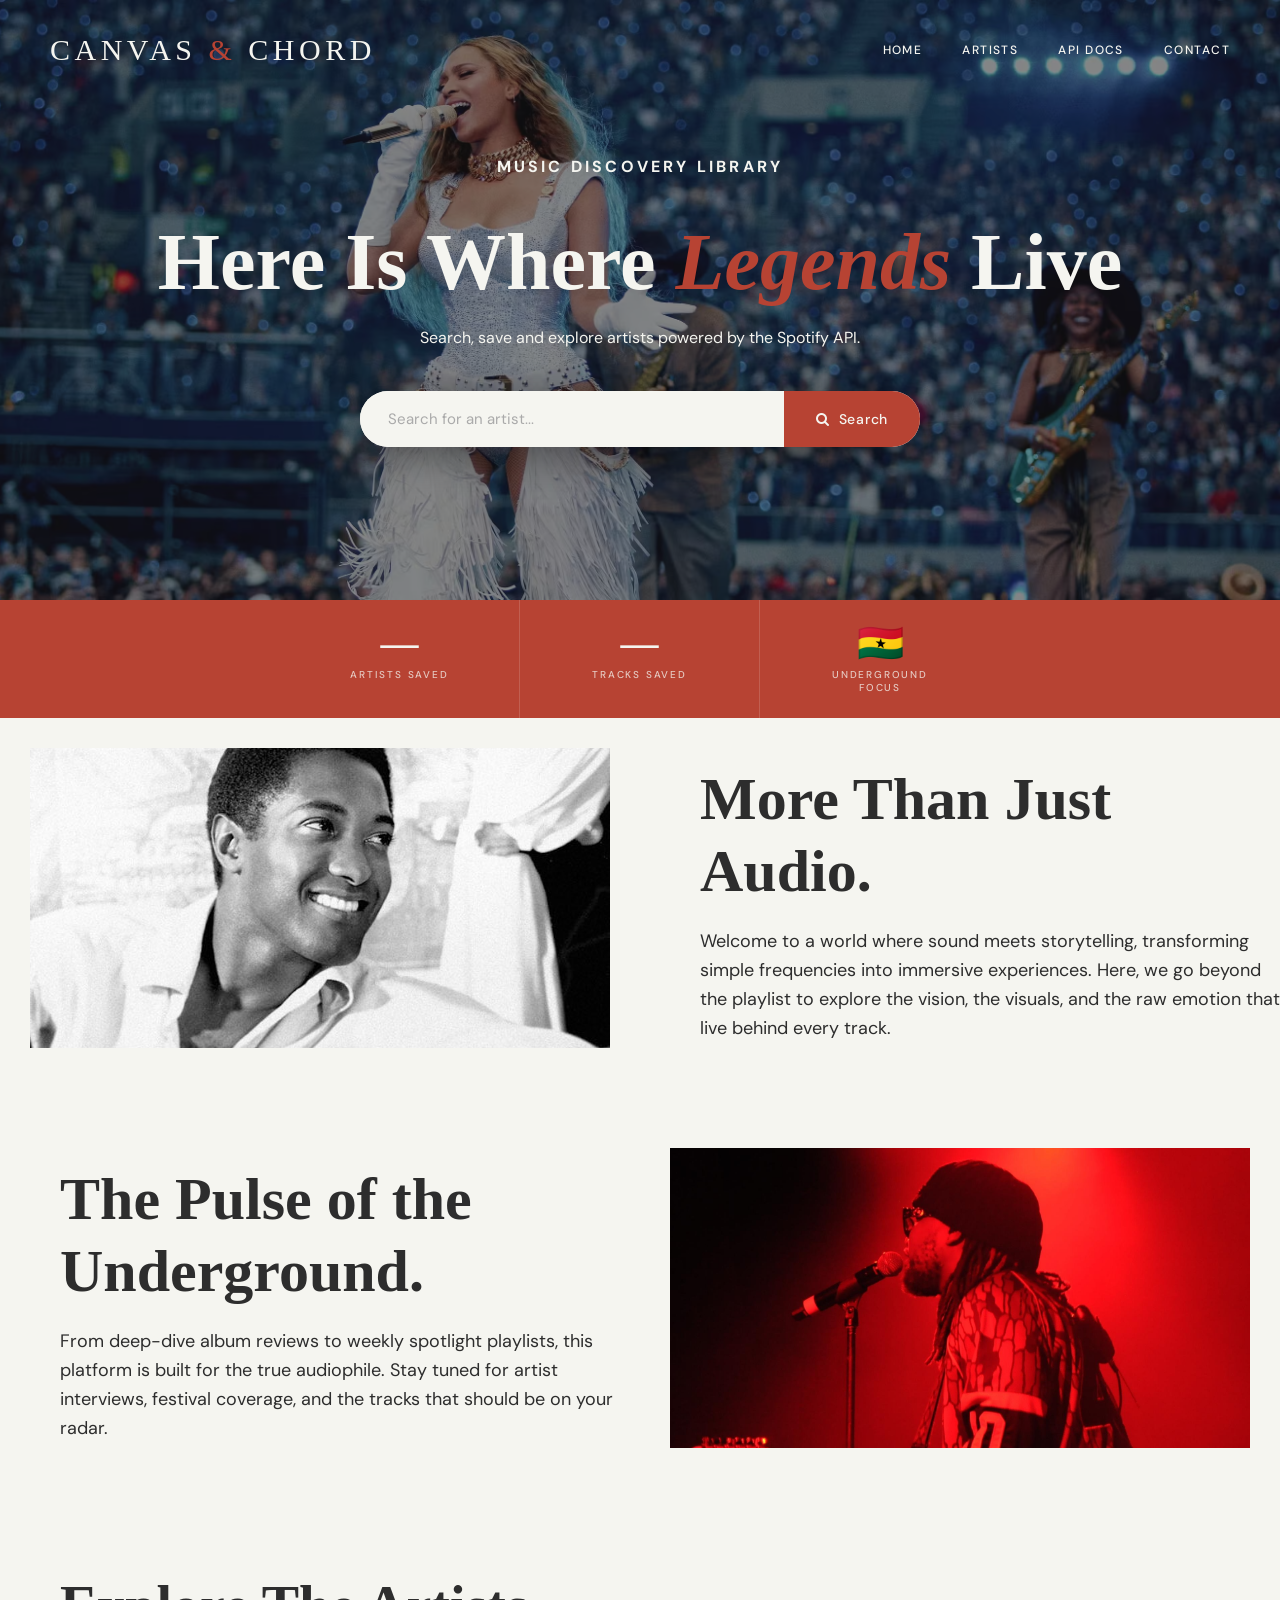
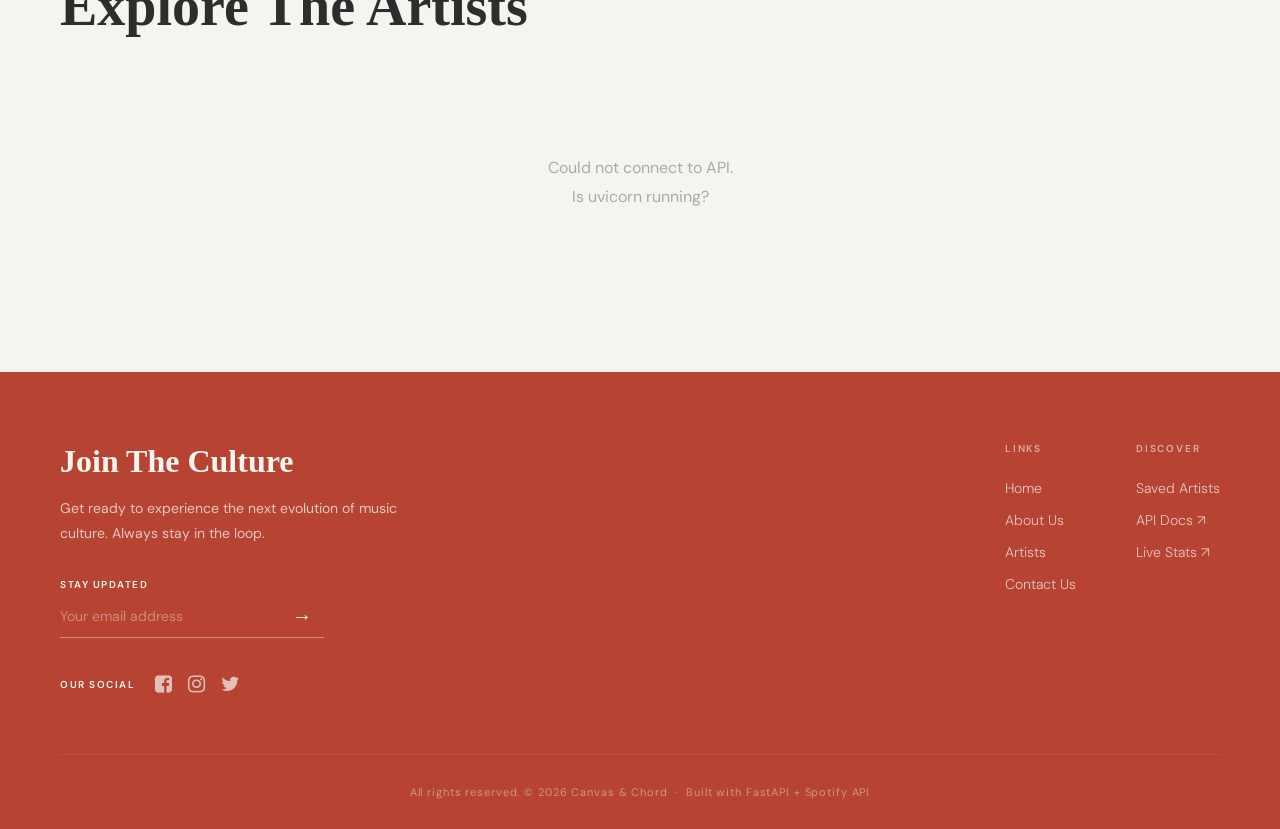
==== commit 7a76b1b5: "Disply text editing" ====
--- a/frontend/index.html
+++ b/frontend/index.html
@@ -27,7 +27,7 @@
         <img src="./IMAGES/shutterstock-editorial-15344558c-6842f05d52535.avif" alt="Artist performing live">
         <p class="banner-tag">Music Discovery Library</p>
         <h1>Here Is Where <em>Legends</em> Live</h1>
-        <p>Search, save and explore underground artists powered by the Spotify API.</p>
+        <p>Search, save and explore artists powered by the Spotify API.</p>
         <div class="search-container">
             <input type="text" id="searchInput" placeholder="Search for an artist...">
             <button onclick="searchArtists()">
--- a/frontend/style.css
+++ b/frontend/style.css
@@ -409,111 +409,109 @@
         .empty-state .empty-icon { font-size: 60px; margin-bottom: 20px; opacity: 0.3; }
         .empty-state p { font-size: 16px; line-height: 1.8; max-width: 360px; margin: 0 auto; }
 
-        /* ── TRACKS PANEL ── */
-        .tracks-panel {
+        /*CONTENT SECTIONS*/
+        .content {
             width: 100%;
-            background-color: var(--dark);
-            padding: 60px;
-            display: none;
-            border-top: 3px solid var(--red);
-        }
-
-        .tracks-header {
-            display: flex;
-            align-items: flex-start;
-            justify-content: space-between;
-            margin-bottom: 32px;
-            flex-wrap: wrap;
-            gap: 20px;
-        }
-
-        .tracks-panel h3 {
-            color: var(--cream);
-            font-family: var(--font-display);
-            font-size: 36px;
-            font-weight: 700;
-            line-height: 1.2;
-        }
-
-        .tracks-panel h3 span { color: var(--red); display: block; }
-
-        .fetch-tracks-btn {
-            padding: 12px 28px;
-            background-color: transparent;
-            color: var(--cream);
-            border: 1.5px solid rgba(255,255,255,0.2);
-            border-radius: 30px;
-            cursor: pointer;
-            font-size: 13px;
-            font-weight: 500;
-            font-family: var(--font-body);
-            letter-spacing: 0.05em;
-            transition: all var(--ease);
-            white-space: nowrap;
-        }
-
-        .fetch-tracks-btn:hover { background-color: var(--red); border-color: var(--red); }
-
-        .tracks-list { display: flex; flex-direction: column; gap: 10px; }
-
-        .track-row {
-            display: flex;
-            align-items: center;
-            gap: 20px;
-            padding: 16px 24px;
-            background-color: rgba(255,255,255,0.04);
-            border-radius: 10px;
-            border: 1px solid rgba(255,255,255,0.05);
-            transition: background-color var(--ease);
-        }
-
-        .track-row:hover { background-color: rgba(255,255,255,0.08); }
-
-        .track-number {
-            color: var(--red);
-            font-weight: 700;
-            font-size: 16px;
-            min-width: 28px;
-            font-family: var(--font-display);
-        }
-
-        .track-info { flex:1; min-width:0; }
-
-        .track-info p {
-            color: var(--cream);
-            font-weight: 500;
-            font-size: 14px;
-            margin-bottom: 4px;
-            white-space: nowrap;
-            overflow: hidden;
-            text-overflow: ellipsis;
-            display: flex;
-            align-items: center;
-            gap: 8px;
-        }
-
-        .track-info small {
-            color: var(--muted);
-            font-size: 12px;
-            white-space: nowrap;
-            overflow: hidden;
-            text-overflow: ellipsis;
+            overflow: hidden; 
+        }
+
+        /*Top Section */
+        .Top {
+          width: 100%;
+          height: 400px;
+          display: flex; 
+        }
+
+        .left {
+          width: 50%;
+          height: 100%;
+           background-color: #F5F5F0;
+        }
+
+        .left img {
+           width: 100%;
+           height: 360px;
+           object-fit: cover; 
+           display: block;
+           padding: 30px;
+        }
+
+        .right {
+          width: 50%;
+           height: 100%;
+          background-color: #F5F5F0;
+          display: flex;
+           flex-direction: column;
+          justify-content: center; 
+           padding-left: 40px; 
+        }
+
+        .right h2 {
+          font-size: 60px;
+          color: #2D2D2D;
+          line-height: 1.2;
+          font-family: serif;
+          margin-left: 20px;
+         padding-bottom: 20px;
+        }
+
+       .right p {
+         font-size: 18px;
+         color: #2D2D2D;
+         margin-bottom: 30px;
+          line-height: 1.6;
+           margin-left: 20px;
+        }
+
+       /* Middle Section  */
+       .middle {
+          width: 100%;
+           height: 400px;
+           display: flex;
+        }
+
+        .left2 {
+          width: 50%;
+          height: 100%;
+          background-color: #F5F5F0;
+          display: flex;
+          flex-direction: column;
+          justify-content: center; 
+          padding-left: 40px; 
+        }
+
+        .left2 h2 {
+            font-size: 60px;
+           color: #2D2D2D;
+          line-height: 1.2;
+           font-family: serif;
+           margin-left: 20px;
+            padding-bottom: 20px;
+       }
+
+       .left2 p {
+           font-size: 18px;
+           color: #2D2D2D;
+            margin-bottom: 30px;
+            line-height: 1.6;
+             margin-left: 20px;
+        }
+
+        .right2 {
+          width: 50%;
+          height: 100%;
+           background-color: #F5F5F0;
+        }
+
+        .right2 img {
+            width: 100%;
+            height: 360px;
+            object-fit: cover; 
             display: block;
-        }
-
-        .track-duration { color: var(--muted); font-size: 13px; white-space: nowrap; }
-
-        .explicit-badge {
-            background-color: var(--red);
-            color: white;
-            font-size: 9px;
-            padding: 2px 5px;
-            border-radius: 3px;
-            font-weight: 700;
-            letter-spacing: 0.05em;
-            flex-shrink: 0;
-        }
-
+            padding: 30px;
+        }
+
+            
         /* ── LOADING ── */
         .loading {
             text-align: center;
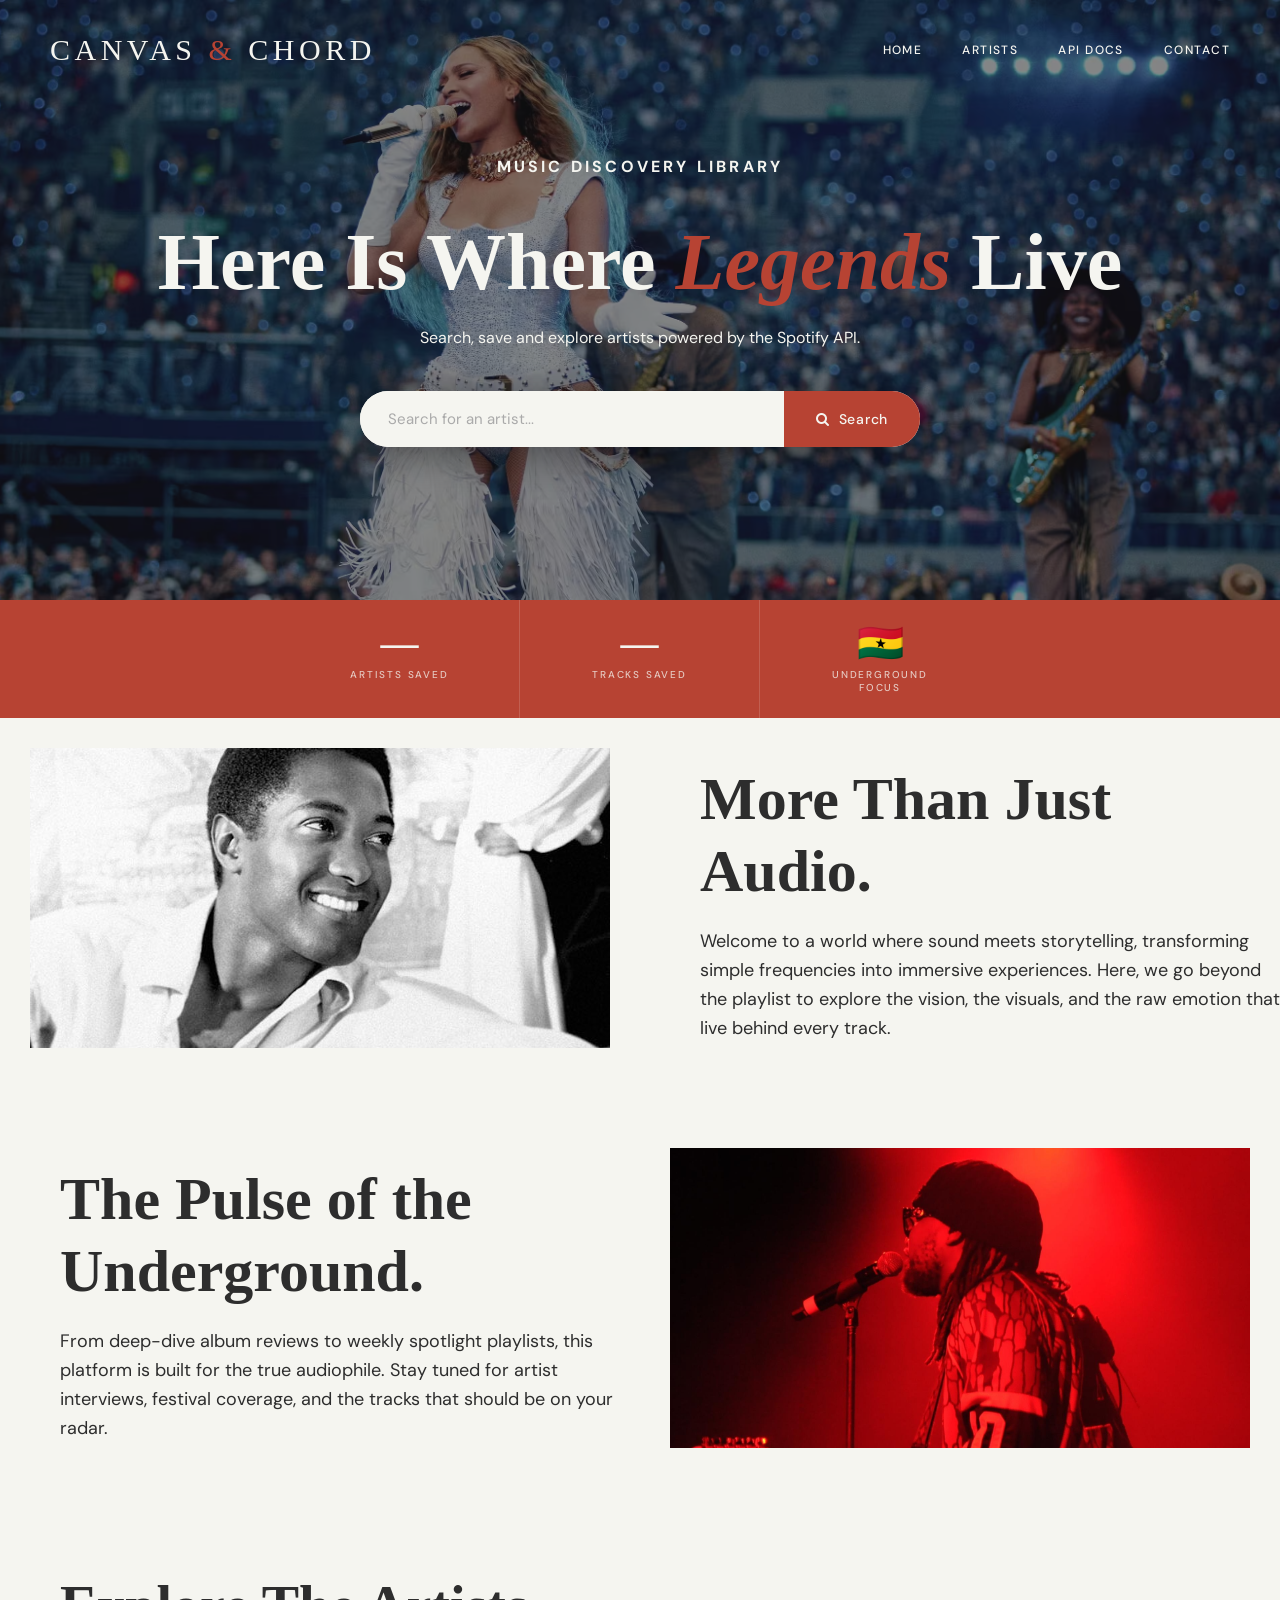
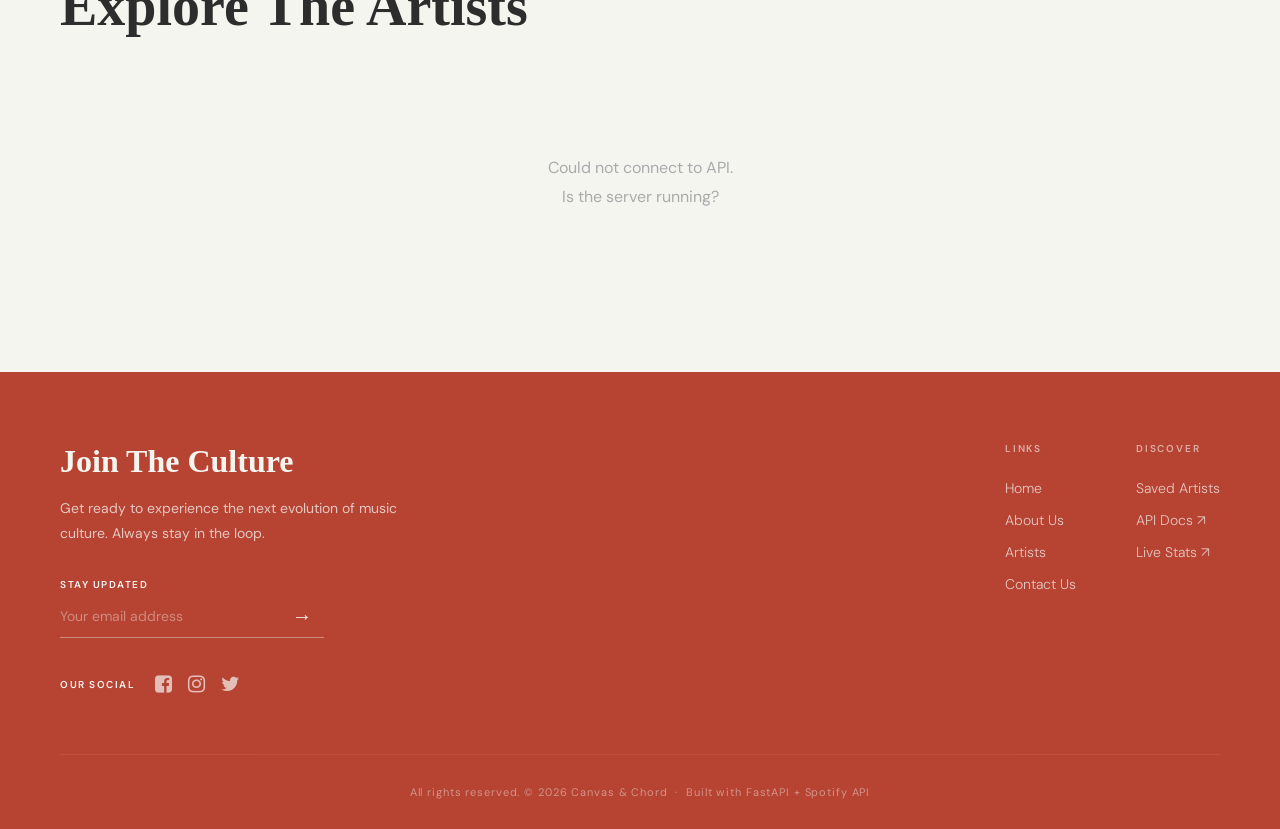
==== commit 62dcf39b: "Final Formating" ====
--- a/frontend/index.html
+++ b/frontend/index.html
@@ -6,12 +6,13 @@
     <title>CANVAS & CHORD</title>
     <link rel="stylesheet" href="https://cdnjs.cloudflare.com/ajax/libs/font-awesome/4.7.0/css/font-awesome.min.css">
     <link href="https://fonts.googleapis.com/css2?family=Playfair+Display:wght@400;700;900&family=DM+Sans:wght@300;400;500&display=swap" rel="stylesheet">
+    <link rel="stylesheet" href="Variables.css">
     <link rel="stylesheet" href="style.css">
+    <script src="utils.js" defer></script>
     <script src="script.js" defer></script>
 </head>
 <body>
 
-    <!-- ── NAVIGATION ── -->
     <nav>
         <div id="logo"><p>CANVAS <span>&</span> CHORD</p></div>
         <div id="menu">
@@ -22,7 +23,6 @@
         </div>
     </nav>
 
-    <!-- ── BANNER + SEARCH ── -->
     <div class="banner">
         <img src="./IMAGES/shutterstock-editorial-15344558c-6842f05d52535.avif" alt="Artist performing live">
         <p class="banner-tag">Music Discovery Library</p>
@@ -36,7 +36,6 @@
         </div>
     </div>
 
-    <!-- ── LIVE STATS BAR ── -->
     <div class="stats-bar">
         <div class="stat-item">
             <div class="stat-number" id="totalArtists">—</div>
@@ -52,13 +51,11 @@
         </div>
     </div>
 
-    <!-- ── SEARCH RESULTS (hidden until search runs) ── -->
     <div class="search-results" id="searchResults">
         <h3>Search Results</h3>
         <div class="results-grid" id="resultsGrid"></div>
     </div>
 
-    <!-- ── EDITORIAL SECTION 1 ── -->
     <section class="Top">
         <div class="left">
             <img src="./IMAGES/imgi_157_Sam-Cooke_on-couch_Abkco-Photo-by-Wally-Seawell_BW_SMALL-e1594430374762.jpg"
@@ -74,7 +71,6 @@
         </div>
     </section>
 
-    <!-- ── EDITORIAL SECTION 2 ── -->
     <section class="middle">
         <div class="left2">
             <h2>The Pulse of the Underground.</h2>
@@ -89,20 +85,17 @@
         </div>
     </section>
 
-    <!-- ── SAVED ARTISTS GRID ── -->
     <div class="section-header" id="artists-section">
         <h2>Explore The Artists</h2>
         <p id="artistCount"></p>
     </div>
 
     <div class="artists-section">
-       
         <div class="artists-grid" id="artistsGrid">
             <div class="loading">Loading artists</div>
         </div>
     </div>
 
-    <!-- ── FOOTER ── -->
     <footer class="site-footer">
         <div class="footer-content">
             <div class="footer-left">
@@ -143,7 +136,6 @@
         </div>
     </footer>
 
-    <!-- ── TOAST NOTIFICATION ── -->
     <div class="notification" id="notification"></div>
 
 </body>
--- a/frontend/Variables.css
+++ b/frontend/Variables.css
@@ -0,0 +1,12 @@
+:root {
+    --red:          #b74333;
+    --red-dark:     #8f3228;
+    --cream:        #F5F5F0;
+    --dark:         #1a1a1a;
+    --dark2:        #2D2D2D;
+    --dark3:        #3d3d3d;
+    --muted:        rgba(245,245,240,0.55);
+    --font-display: serif;
+    --font-body:    'DM Sans', sans-serif;
+    --ease:         0.3s ease;
+}
--- a/frontend/style.css
+++ b/frontend/style.css
@@ -1,850 +1,811 @@
-:root {
-            --red:      #b74333;
-            --red-dark: #8f3228;
-            --cream:    #F5F5F0;
-            --dark:     #1a1a1a;
-            --dark2:    #2D2D2D;
-            --dark3:    #3d3d3d;
-            --muted:    rgba(245,245,240,0.55);
-            --font-display: serif;
-            --font-body:    'DM Sans', sans-serif;
-            --ease: 0.3s ease;
-        }
-
-        *, *::before, *::after { margin:0; padding:0; box-sizing:border-box; }
-        html { scroll-behavior: smooth; }
-
-        body {
-            background-color: var(--cream);
-            font-family: var(--font-body);
-            color: var(--dark2);
-            overflow-x: hidden;
-        }
-
-        /* ── NAV ── */
-        nav {
-           width: 100%;
-          height: 100px;
-          position: absolute; 
-           top: 0; 
-          left: 0;
-          z-index: 10;
-          display: flex;
-          justify-content: space-between; 
-          align-items: center; 
-         padding: 0 50px;
-        }
-       
-       #logo {
-          width: auto;
-         height: auto;
-       }
-
-        #logo p {
-            font-size: 30px;
-            color: var(--cream);
-            font-family: var(--font-display);
-            letter-spacing: 0.15em;
-           
-        }
-
-        #logo span { color: var(--red); }
-
-        #menu { display:flex; gap:40px; align-items:center; }
-
-        #menu a {
-            text-decoration: none;
-            color: var(--cream);
-            font-size: 12px;
-            letter-spacing: 0.12em;
-            font-weight: 500;
-            transition: color var(--ease);
-            text-transform: uppercase;
-        }
-
-        #menu a:hover { color: var(--muted); }
-
-        /* ── BANNER ── */
-       .banner {
-          width: 100%;    
-         height: 600px;
-          position: relative; /* Essential to contain the absolute image */
-         background-color: var(--dark); 
-          overflow: hidden; 
-          display: flex; /* Added to center content */
-          flex-direction: column;
-         align-items: center;
-         justify-content: center;
-         text-align: center;
-          padding: 0 20px;
-        }
-
-        .banner img {
-           position: absolute; /* Takes image out of the flow so it doesn't push text down */
-         top: 0;
-         left: 0;
-         width: 100%;
-         height: 100%;
-         object-fit: cover;
-         z-index: 0; /* Keeps image at the bottom layer */
-         opacity: 0.5; /* Modern alternative to mix-blend-mode for better visibility */
-        }
-
-        /* Ensure all content stays above the image */
-       .banner-tag, .banner h1, .banner > p, .search-container {
-         position: relative;
-         z-index: 1;
-        }
-
-       .banner-tag {
-          color: var(--red);
-         text-transform: uppercase;
-         letter-spacing: 0.2em;
-         font-size: 12px;
-         font-weight: 700;
-         margin-bottom: 15px;
-        }
-
-       .banner h1 {
-          font-size: clamp(42px, 7vw, 80px);
-         color: var(--cream);
-          font-family: var(--font-display);
-         font-weight: 900;
-          line-height: 1.05;
-         margin-bottom: 20px;
-         
-        }
-
-       .banner h1 em { color: var(--red); font-style: italic; }
-
-       .banner > p {
-          font-size: 16px;
-          color: var(--cream);
-          margin-bottom: 40px;
-          max-width: 550px; /* Increased slightly for better look */
-          line-height: 1.7;
-       }
-
-       /* ── SEARCH CONTAINER ── */
-      .search-container {
-          display: flex;
-          width: 100%;
-          max-width: 560px;
-          border-radius: 50px;
-          overflow: hidden;
-          box-shadow: 0 8px 40px rgba(0,0,0,0.4);
-         background-color: var(--cream); /* Ensure background is solid */
-        }
- 
-      
-        .search-container input {
-            flex: 1;
-            padding: 18px 28px;
-            border: none;
-            background-color: var(--cream);
-            font-size: 15px;
-            font-family: var(--font-body);
-            color: var(--dark2);
-            outline: none;
-            
-        }
-
-        .search-container input::placeholder { color: #aaa; }
-
-        .search-container button {
-            padding: 18px 32px;
-            background-color: var(--red);
-            color: var(--cream);
-            border: none;
-            font-size: 14px;
-            font-weight: 500;
-            font-family: var(--font-body);
-            letter-spacing: 0.05em;
-            cursor: pointer;
-            transition: background-color var(--ease);
-            display: inline-block;
-            
-        }
-
-        .search-container button:hover { background-color: var(--red-dark); }
-
-        /* ── STATS BAR ── */
-        .stats-bar {
-            width: 100%;
-            background-color: var(--red);
-            color: var(--cream);
-            display: flex;
-            justify-content: center;
-        }
-
-        .stat-item {
-            text-align: center;
-            padding: 24px 60px;
-            border-right: 1px solid rgba(255,255,255,0.15);
-            flex: 1;
-            max-width: 240px;
-            transition: background-color var(--ease);
-        }
-
-        .stat-item:last-child { border-right: none; }
-        .stat-item:hover { background-color: var(--red-dark); }
-
-        .stat-number {
-            font-size: 38px;
-            font-weight: 700;
-            font-family: var(--font-display);
-            line-height: 1;
-            margin-bottom: 6px;
-        }
-
-        .stat-label {
-            font-size: 10px;
-            letter-spacing: 0.18em;
-            opacity: 0.75;
-            text-transform: uppercase;
-            font-weight: 500;
-        }
-
-        /* ── SEARCH RESULTS ── */
-        .search-results {
-            width: 100%;
-            background-color: var(--dark2);
-            padding: 40px 60px;
-            display: none;
-            border-bottom: 3px solid var(--red);
-        }
-
-        .search-results h3 {
-            color: var(--cream);
-            font-family: var(--font-display);
-            font-size: 22px;
-            margin-bottom: 24px;
-            font-weight: 400;
-        }
-
-        .results-grid {
-            display: grid;
-            grid-template-columns: repeat(auto-fill, minmax(280px, 1fr));
-            gap: 14px;
-        }
-
-        .result-card {
-            background-color: var(--dark3);
-            border-radius: 12px;
-            padding: 16px;
-            display: flex;
-            align-items: center;
-            gap: 16px;
-            border: 1px solid rgba(255,255,255,0.05);
-            transition: background-color var(--ease), transform var(--ease);
-        }
-
-        .result-card:hover { background-color: #4a4a4a; transform: translateY(-2px); }
-
-        .result-card img {
-            width: 56px; height: 56px;
-            border-radius: 50%;
-            object-fit: cover;
-            flex-shrink: 0;
-            border: 2px solid rgba(255,255,255,0.1);
-        }
-
-        .result-card .no-image {
-            width: 56px; height: 56px;
-            border-radius: 50%;
-            background: linear-gradient(135deg, var(--red), var(--red-dark));
-            display: flex;
-            align-items: center;
-            justify-content: center;
-            color: white;
-            font-size: 22px;
-            font-family: var(--font-display);
-            flex-shrink: 0;
-            font-weight: 700;
-        }
-
-        .result-info { flex:1; min-width:0; }
-
-        .result-info p {
-            color: var(--cream);
-            font-weight: 500;
-            font-size: 14px;
-            white-space: nowrap;
-            overflow: hidden;
-            text-overflow: ellipsis;
-        }
-
-        .result-info small { color: var(--muted); font-size: 12px; }
-
-        .save-btn {
-            padding: 8px 18px;
-            background-color: transparent;
-            color: var(--red);
-            border: 1.5px solid var(--red);
-            border-radius: 20px;
-            cursor: pointer;
-            font-size: 12px;
-            font-weight: 500;
-            font-family: var(--font-body);
-            letter-spacing: 0.05em;
-            transition: all var(--ease);
-            white-space: nowrap;
-            flex-shrink: 0;
-        }
-
-        .save-btn:hover { background-color: var(--red); color: var(--cream); }
-        .save-btn.saved { background-color: #2a7a3b; border-color: #2a7a3b; color: white; }
-        .save-btn:disabled { opacity: 0.5; cursor: not-allowed; }
-
-        /* ── SECTION HEADER ── */
-        .section-header {
-            width: 100%;
-            padding: 60px 60px 0;
-            background-color: var(--cream);
-            display: flex;
-            align-items: flex-end;
-            justify-content: space-between;
-        }
-
-        .section-header h2 {
-            font-size: clamp(36px, 5vw, 56px);
-            color: var(--dark2);
-            font-family: var(--font-display);
-            font-weight: 700;
-            line-height: 1;
-        }
-
-        .section-header p { font-size: 13px; color: #999; padding-bottom: 8px; }
-
-        /* ── ARTISTS GRID ── */
-        .artists-section {
-            width: 100%;
-            background-color: var(--cream);
-            padding: 40px 60px 80px;
-        }
-
-        .artists-grid {
-            display: grid;
-            grid-template-columns: repeat(auto-fill, minmax(180px, 1fr));
-            gap: 36px;
-        }
-
-        .artist-card {
-            display: flex;
-            flex-direction: column;
-            align-items: center;
-            cursor: pointer;
-            transition: transform var(--ease);
-        }
-
-        .artist-card:hover { transform: translateY(-6px); }
-
-        .artist-card:hover .artist-image-wrap {
-            box-shadow: 0 16px 40px rgba(183,67,51,0.25);
-        }
-
-        .artist-image-wrap {
-            width: 180px; height: 180px;
-            border-radius: 28%;
-            overflow: hidden;
-            display: flex;
-            justify-content: center;
-            align-items: center;
-            transition: box-shadow var(--ease);
-            flex-shrink: 0;
-        }
-
-        /* Your original rotating colours */
-        .artist-card:nth-child(6n+1) .artist-image-wrap { background-color: #ffcba0; }
-        .artist-card:nth-child(6n+2) .artist-image-wrap { background-color: #adf4b5; }
-        .artist-card:nth-child(6n+3) .artist-image-wrap { background-color: #a6aff0; }
-        .artist-card:nth-child(6n+4) .artist-image-wrap { background-color: #fc9ef1; }
-        .artist-card:nth-child(6n+5) .artist-image-wrap { background-color: #f9f188; }
-        .artist-card:nth-child(6n+6) .artist-image-wrap { background-color: #fa859e; }
-
-        .artist-image-wrap img {
-            width: 100%; height: 100%;
-            object-fit: cover;
-            padding: 12px;
-            border-radius: 50%;
-            transition: transform var(--ease);
-        }
-
-        .artist-card:hover .artist-image-wrap img { transform: scale(1.05); }
-
-        .artist-initial {
-            font-size: 64px;
-            font-family: var(--font-display);
-            color: var(--dark2);
-            font-weight: 700;
-            opacity: 0.35;
-        }
-
-        .artist-card-name {
-            font-family: var(--font-display);
-            font-size: 15px;
-            color: var(--dark2);
-            margin-top: 14px;
-            text-align: center;
-            font-weight: 600;
-            line-height: 1.3;
-        }
-
-        .artist-card-sub {
-            font-size: 11px;
-            color: var(--red);
-            margin-top: 4px;
-            letter-spacing: 0.08em;
-            text-transform: uppercase;
-            font-weight: 500;
-        }
-
-        .empty-state {
-            grid-column: 1 / -1;
-            text-align: center;
-            padding: 80px 40px;
-            color: #aaa;
-        }
-
-        .empty-state .empty-icon { font-size: 60px; margin-bottom: 20px; opacity: 0.3; }
-        .empty-state p { font-size: 16px; line-height: 1.8; max-width: 360px; margin: 0 auto; }
-
-        /*CONTENT SECTIONS*/
-        .content {
-            width: 100%;
-            overflow: hidden; 
-        }
-
-        /*Top Section */
-        .Top {
-          width: 100%;
-          height: 400px;
-          display: flex; 
-        }
-
-        .left {
-          width: 50%;
-          height: 100%;
-           background-color: #F5F5F0;
-        }
-
-        .left img {
-           width: 100%;
-           height: 360px;
-           object-fit: cover; 
-           display: block;
-           padding: 30px;
-        }
-
-        .right {
-          width: 50%;
-           height: 100%;
-          background-color: #F5F5F0;
-          display: flex;
-           flex-direction: column;
-          justify-content: center; 
-           padding-left: 40px; 
-        }
-
-        .right h2 {
-          font-size: 60px;
-          color: #2D2D2D;
-          line-height: 1.2;
-          font-family: serif;
-          margin-left: 20px;
-         padding-bottom: 20px;
-        }
-
-       .right p {
-         font-size: 18px;
-         color: #2D2D2D;
-         margin-bottom: 30px;
-          line-height: 1.6;
-           margin-left: 20px;
-        }
-
-       /* Middle Section  */
-       .middle {
-          width: 100%;
-           height: 400px;
-           display: flex;
-        }
-
-        .left2 {
-          width: 50%;
-          height: 100%;
-          background-color: #F5F5F0;
-          display: flex;
-          flex-direction: column;
-          justify-content: center; 
-          padding-left: 40px; 
-        }
-
-        .left2 h2 {
-            font-size: 60px;
-           color: #2D2D2D;
-          line-height: 1.2;
-           font-family: serif;
-           margin-left: 20px;
-            padding-bottom: 20px;
-       }
-
-       .left2 p {
-           font-size: 18px;
-           color: #2D2D2D;
-            margin-bottom: 30px;
-            line-height: 1.6;
-             margin-left: 20px;
-        }
-
-        .right2 {
-          width: 50%;
-          height: 100%;
-           background-color: #F5F5F0;
-        }
-
-        .right2 img {
-            width: 100%;
-            height: 360px;
-            object-fit: cover; 
-            display: block;
-            padding: 30px;
-        }
-
-            
-        /* ── LOADING ── */
-        .loading {
-            text-align: center;
-            padding: 60px 20px;
-            color: #aaa;
-            font-size: 14px;
-            letter-spacing: 0.08em;
-            display: flex;
-            align-items: center;
-            justify-content: center;
-            gap: 12px;
-        }
-
-        .loading::after {
-            content: '';
-            display: inline-block;
-            width: 16px; height: 16px;
-            border: 2px solid #aaa;
-            border-top-color: var(--red);
-            border-radius: 50%;
-            animation: spin 0.8s linear infinite;
-            flex-shrink: 0;
-        }
-
-        @keyframes spin { to { transform: rotate(360deg); } }
-
-
-
-        /* Clickable track rows */
-        .track-row { cursor: pointer; position: relative; }
-        .track-row:hover { background-color: rgba(255,255,255,0.08); border-color: rgba(183,67,51,0.3); }
-        .track-row.active { border-color: var(--red); background-color: rgba(183,67,51,0.08); }
- 
-        .track-hint {
-            font-size: 11px;
-            color: var(--red);
-            opacity: 0;
-            transition: opacity 0.2s;
-            white-space: nowrap;
-            letter-spacing: 0.05em;
-        }
-        .track-row:hover .track-hint { opacity: 1; }
- 
-        /* Audio panel — slides open with CSS transition */
-        .audio-panel {
-            width: 100%;
-            background-color: #111;
-            padding: 0 60px;
-            max-height: 0;
-            overflow: hidden;
-            transition: max-height 0.5s ease, padding 0.3s ease;
-        }
-        .audio-panel.open {
-            max-height: 700px;
-            padding: 40px 60px;
-            border-top: 1px solid rgba(255,255,255,0.06);
-        }
- 
-        .audio-panel-header {
-            display: flex;
-            align-items: center;
-            justify-content: space-between;
-            margin-bottom: 32px;
-            flex-wrap: wrap;
-            gap: 12px;
-        }
-        .audio-panel-header h4 {
-            color: var(--cream);
-            font-family: var(--font-display);
-            font-size: 20px;
-            font-weight: 400;
-        }
-        .audio-panel-header h4 span { color: var(--red); font-style: italic; }
-        .audio-panel-header small {
-            color: var(--muted);
-            font-size: 11px;
-            letter-spacing: 0.1em;
-            text-transform: uppercase;
-        }
- 
-        /* Feature bar grid */
-        .features-grid {
-            display: grid;
-            grid-template-columns: repeat(auto-fill, minmax(220px, 1fr));
-            gap: 20px;
-            margin-bottom: 28px;
-        }
- 
-        .feature-item { display: flex; flex-direction: column; gap: 8px; }
- 
-        .feature-label {
-            display: flex;
-            justify-content: space-between;
-            align-items: center;
-        }
- 
-        .feature-name {
-            font-size: 11px;
-            color: var(--muted);
-            letter-spacing: 0.12em;
-            text-transform: uppercase;
-            font-weight: 500;
-        }
- 
-        .feature-value {
-            font-size: 13px;
-            color: var(--cream);
-            font-weight: 600;
-            font-family: var(--font-display);
-        }
- 
-        .feature-bar-bg {
-            width: 100%;
-            height: 6px;
-            background-color: rgba(255,255,255,0.08);
-            border-radius: 100px;
-            overflow: hidden;
-        }
- 
-        /* Animated fill — width driven by JS */
-        .feature-bar-fill {
-            height: 100%;
-            border-radius: 100px;
-            background-color: var(--red);
-            width: 0%;
-            transition: width 0.8s cubic-bezier(0.4,0,0.2,1);
-        }
- 
-        /* Per-feature colours */
-        .feature-bar-fill.energy   { background-color: #f97316; }
-        .feature-bar-fill.dance    { background-color: #a78bfa; }
-        .feature-bar-fill.valence  { background-color: #34d399; }
-        .feature-bar-fill.acoustic { background-color: #60a5fa; }
-        .feature-bar-fill.speech   { background-color: #fbbf24; }
-        .feature-bar-fill.live     { background-color: #f472b6; }
- 
-        /* Metadata row (BPM, key, time sig, loudness) */
-        .features-meta {
-            display: flex;
-            gap: 32px;
-            padding-top: 20px;
-            border-top: 1px solid rgba(255,255,255,0.06);
-            flex-wrap: wrap;
-        }
- 
-        .meta-item { text-align: center; }
- 
-        .meta-value {
-            font-size: 24px;
-            font-weight: 700;
-            color: var(--cream);
-            font-family: var(--font-display);
-            line-height: 1;
-            margin-bottom: 4px;
-        }
- 
-        .meta-label {
-            font-size: 10px;
-            color: var(--muted);
-            letter-spacing: 0.12em;
-            text-transform: uppercase;
-        }
- 
-        .audio-loading {
-            text-align: center;
-            padding: 30px;
-            color: var(--muted);
-            font-size: 13px;
-            letter-spacing: 0.08em;
-        }
- 
-        @media (max-width: 768px) {
-            .audio-panel.open { padding: 30px 24px; }
-            .features-grid { grid-template-columns: 1fr 1fr; }
-        }
-
-        /* ── FOOTER ── */
-        .site-footer {
-            width: 100%;
-            background-color: var(--red);
-            color: var(--cream);
-            padding: 70px 60px 30px;
-        }
-
-        .footer-content {
-            display: flex;
-            margin-bottom: 60px;
-            gap: 80px;
-            flex-wrap: wrap;
-        }
-
-        .footer-left { flex: 1; min-width: 260px; }
-
-        .footer-left h2 {
-            font-family: var(--font-display);
-            font-size: 32px;
-            margin-bottom: 16px;
-            font-weight: 700;
-            line-height: 1.2;
-        }
-
-        .footer-left > p {
-            font-size: 14px;
-            line-height: 1.8;
-            opacity: 0.75;
-            margin-bottom: 32px;
-            max-width: 340px;
-        }
-
-        .email-signup p {
-            font-size: 10px;
-            font-weight: 600;
-            letter-spacing: 0.15em;
-            margin-bottom: 12px;
-            text-transform: uppercase;
-        }
-
-        .email-signup form {
-            display: flex;
-            border-bottom: 1.5px solid rgba(245,245,240,0.4);
-            width: fit-content;
-            padding-bottom: 8px;
-            margin-bottom: 36px;
-        }
-
-        .email-signup input {
-            background: transparent;
-            border: none;
-            color: var(--cream);
-            font-size: 14px;
-            font-family: var(--font-body);
-            padding: 4px 0;
-            width: 220px;
-            outline: none;
-        }
-
-        .email-signup input::placeholder { color: rgba(245,245,240,0.4); }
-
-        .email-signup button {
-            background: transparent;
-            border: none;
-            color: var(--cream);
-            font-size: 20px;
-            cursor: pointer;
-            padding: 0 12px;
-        }
-
-        .social-links { display: flex; gap: 16px; align-items: center; }
-
-        .social-links > p {
-            font-size: 10px;
-            font-weight: 600;
-            letter-spacing: 0.15em;
-            text-transform: uppercase;
-            margin-right: 4px;
-        }
-
-        .social-links .fa {
-            font-size: 20px;
-            color: var(--cream);
-            opacity: 0.7;
-            cursor: pointer;
-            transition: opacity var(--ease);
-        }
-
-        .social-links .fa:hover { opacity: 1; }
-
-        .footer-links { display: flex; gap: 60px; }
-
-        .link-column h3 {
-            font-size: 10px;
-            letter-spacing: 0.18em;
-            margin-bottom: 24px;
-            text-transform: uppercase;
-            font-weight: 600;
-            opacity: 0.6;
-        }
-
-        .link-column a {
-            display: block;
-            text-decoration: none;
-            color: var(--cream);
-            font-size: 14px;
-            margin-bottom: 14px;
-            opacity: 0.75;
-            transition: opacity var(--ease);
-            font-weight: 300;
-        }
-
-        .link-column a:hover { opacity: 1; }
-
-        .footer-bottom {
-            text-align: center;
-            font-size: 11px;
-            opacity: 0.45;
-            padding-top: 30px;
-            border-top: 1px solid rgba(255,255,255,0.15);
-            letter-spacing: 0.08em;
-        }
-
-        /* ── NOTIFICATION ── */
-        .notification {
-            position: fixed;
-            bottom: 32px; right: 32px;
-            background-color: #2a7a3b;
-            color: white;
-            padding: 14px 24px;
-            border-radius: 10px;
-            font-size: 14px;
-            font-weight: 500;
-            display: none;
-            z-index: 9999;
-            box-shadow: 0 8px 32px rgba(0,0,0,0.3);
-            animation: slideUp 0.3s ease;
-            max-width: 320px;
-        }
-
-        .notification.error { background-color: var(--red-dark); }
-
-        @keyframes slideUp {
-            from { transform: translateY(16px); opacity: 0; }
-            to   { transform: translateY(0);    opacity: 1; }
-        }
-
-        /* ── RESPONSIVE ── */
-        @media (max-width: 768px) {
-            nav { padding: 0 24px; }
-            #menu { gap: 20px; }
-            .banner { padding: 60px 24px 40px; }
-            .search-results, .section-header,
-            .artists-section, .tracks-panel,
-            .site-footer { padding-left: 24px; padding-right: 24px; }
-            .stat-item { padding: 20px 24px; }
-            .footer-content { gap: 40px; }
-            .results-grid { grid-template-columns: 1fr; }
-        }+
+
+*, *::before, *::after { margin:0; padding:0; box-sizing:border-box; }
+html { scroll-behavior: smooth; }
+
+body {
+    background-color: var(--cream);
+    font-family: var(--font-body);
+    color: var(--dark2);
+    overflow-x: hidden;
+}
+
+nav {
+    width: 100%;
+    height: 100px;
+    position: absolute;
+    top: 0;
+    left: 0;
+    z-index: 10;
+    display: flex;
+    justify-content: space-between;
+    align-items: center;
+    padding: 0 50px;
+}
+
+#logo {
+    width: auto;
+    height: auto;
+}
+
+#logo p {
+    font-size: 30px;
+    color: var(--cream);
+    font-family: var(--font-display);
+    letter-spacing: 0.15em;
+}
+
+#logo span { color: var(--red); }
+
+#menu { display:flex; gap:40px; align-items:center; }
+
+#menu a {
+    text-decoration: none;
+    color: var(--cream);
+    font-size: 12px;
+    letter-spacing: 0.12em;
+    font-weight: 500;
+    transition: color var(--ease);
+    text-transform: uppercase;
+}
+
+#menu a:hover { color: var(--muted); }
+
+.banner {
+    width: 100%;
+    height: 600px;
+    position: relative;
+    background-color: var(--dark);
+    overflow: hidden;
+    display: flex;
+    flex-direction: column;
+    align-items: center;
+    justify-content: center;
+    text-align: center;
+    padding: 0 20px;
+}
+
+.banner img {
+    position: absolute;
+    top: 0;
+    left: 0;
+    width: 100%;
+    height: 100%;
+    object-fit: cover;
+    z-index: 0;
+    opacity: 0.5;
+}
+
+.banner-tag, .banner h1, .banner > p, .search-container {
+    position: relative;
+    z-index: 1;
+}
+
+.banner-tag {
+    color: var(--red);
+    text-transform: uppercase;
+    letter-spacing: 0.2em;
+    font-size: 12px;
+    font-weight: 700;
+    margin-bottom: 15px;
+}
+
+.banner h1 {
+    font-size: clamp(42px, 7vw, 80px);
+    color: var(--cream);
+    font-family: var(--font-display);
+    font-weight: 900;
+    line-height: 1.05;
+    margin-bottom: 20px;
+}
+
+.banner h1 em { color: var(--red); font-style: italic; }
+
+.banner > p {
+    font-size: 16px;
+    color: var(--cream);
+    margin-bottom: 40px;
+    max-width: 550px;
+    line-height: 1.7;
+}
+
+.search-container {
+    display: flex;
+    width: 100%;
+    max-width: 560px;
+    border-radius: 50px;
+    overflow: hidden;
+    box-shadow: 0 8px 40px rgba(0,0,0,0.4);
+    background-color: var(--cream);
+}
+
+.search-container input {
+    flex: 1;
+    padding: 18px 28px;
+    border: none;
+    background-color: var(--cream);
+    font-size: 15px;
+    font-family: var(--font-body);
+    color: var(--dark2);
+    outline: none;
+}
+
+.search-container input::placeholder { color: #aaa; }
+
+.search-container button {
+    padding: 18px 32px;
+    background-color: var(--red);
+    color: var(--cream);
+    border: none;
+    font-size: 14px;
+    font-weight: 500;
+    font-family: var(--font-body);
+    letter-spacing: 0.05em;
+    cursor: pointer;
+    transition: background-color var(--ease);
+}
+
+.search-container button:hover { background-color: var(--red-dark); }
+
+.stats-bar {
+    width: 100%;
+    background-color: var(--red);
+    color: var(--cream);
+    display: flex;
+    justify-content: center;
+}
+
+.stat-item {
+    text-align: center;
+    padding: 24px 60px;
+    border-right: 1px solid rgba(255,255,255,0.15);
+    flex: 1;
+    max-width: 240px;
+    transition: background-color var(--ease);
+}
+
+.stat-item:last-child { border-right: none; }
+.stat-item:hover { background-color: var(--red-dark); }
+
+.stat-number {
+    font-size: 38px;
+    font-weight: 700;
+    font-family: var(--font-display);
+    line-height: 1;
+    margin-bottom: 6px;
+}
+
+.stat-label {
+    font-size: 10px;
+    letter-spacing: 0.18em;
+    opacity: 0.75;
+    text-transform: uppercase;
+    font-weight: 500;
+}
+
+.search-results {
+    width: 100%;
+    background-color: var(--dark2);
+    padding: 40px 60px;
+    display: none;
+    border-bottom: 3px solid var(--red);
+}
+
+.search-results h3 {
+    color: var(--cream);
+    font-family: var(--font-display);
+    font-size: 22px;
+    margin-bottom: 24px;
+    font-weight: 400;
+}
+
+.results-grid {
+    display: grid;
+    grid-template-columns: repeat(auto-fill, minmax(280px, 1fr));
+    gap: 14px;
+}
+
+.result-card {
+    background-color: var(--dark3);
+    border-radius: 12px;
+    padding: 16px;
+    display: flex;
+    align-items: center;
+    gap: 16px;
+    border: 1px solid rgba(255,255,255,0.05);
+    transition: background-color var(--ease), transform var(--ease);
+}
+
+.result-card:hover { background-color: #4a4a4a; transform: translateY(-2px); }
+
+.result-card img {
+    width: 56px; height: 56px;
+    border-radius: 50%;
+    object-fit: cover;
+    flex-shrink: 0;
+    border: 2px solid rgba(255,255,255,0.1);
+}
+
+.result-card .no-image {
+    width: 56px; height: 56px;
+    border-radius: 50%;
+    background: linear-gradient(135deg, var(--red), var(--red-dark));
+    display: flex;
+    align-items: center;
+    justify-content: center;
+    color: white;
+    font-size: 22px;
+    font-family: var(--font-display);
+    flex-shrink: 0;
+    font-weight: 700;
+}
+
+.result-info { flex:1; min-width:0; }
+
+.result-info p {
+    color: var(--cream);
+    font-weight: 500;
+    font-size: 14px;
+    white-space: nowrap;
+    overflow: hidden;
+    text-overflow: ellipsis;
+}
+
+.result-info small { color: var(--muted); font-size: 12px; }
+
+.save-btn {
+    padding: 8px 18px;
+    background-color: transparent;
+    color: var(--red);
+    border: 1.5px solid var(--red);
+    border-radius: 20px;
+    cursor: pointer;
+    font-size: 12px;
+    font-weight: 500;
+    font-family: var(--font-body);
+    letter-spacing: 0.05em;
+    transition: all var(--ease);
+    white-space: nowrap;
+    flex-shrink: 0;
+}
+
+.save-btn:hover { background-color: var(--red); color: var(--cream); }
+.save-btn.saved { background-color: #2a7a3b; border-color: #2a7a3b; color: white; }
+.save-btn:disabled { opacity: 0.5; cursor: not-allowed; }
+
+.section-header {
+    width: 100%;
+    padding: 60px 60px 0;
+    background-color: var(--cream);
+    display: flex;
+    align-items: flex-end;
+    justify-content: space-between;
+}
+
+.section-header h2 {
+    font-size: clamp(36px, 5vw, 56px);
+    color: var(--dark2);
+    font-family: var(--font-display);
+    font-weight: 700;
+    line-height: 1;
+}
+
+.section-header p { font-size: 13px; color: #999; padding-bottom: 8px; }
+
+.artists-section {
+    width: 100%;
+    background-color: var(--cream);
+    padding: 40px 60px 80px;
+}
+
+.artists-grid {
+    display: grid;
+    grid-template-columns: repeat(auto-fill, minmax(180px, 1fr));
+    gap: 36px;
+}
+
+.artist-card {
+    display: flex;
+    flex-direction: column;
+    align-items: center;
+    cursor: pointer;
+    transition: transform var(--ease);
+}
+
+.artist-card:hover { transform: translateY(-6px); }
+
+.artist-card:hover .artist-image-wrap {
+    box-shadow: 0 16px 40px rgba(183,67,51,0.25);
+}
+
+.artist-image-wrap {
+    width: 180px; height: 180px;
+    border-radius: 28%;
+    overflow: hidden;
+    display: flex;
+    justify-content: center;
+    align-items: center;
+    transition: box-shadow var(--ease);
+    flex-shrink: 0;
+}
+
+.artist-card:nth-child(6n+1) .artist-image-wrap { background-color: #ffcba0; }
+.artist-card:nth-child(6n+2) .artist-image-wrap { background-color: #adf4b5; }
+.artist-card:nth-child(6n+3) .artist-image-wrap { background-color: #a6aff0; }
+.artist-card:nth-child(6n+4) .artist-image-wrap { background-color: #fc9ef1; }
+.artist-card:nth-child(6n+5) .artist-image-wrap { background-color: #f9f188; }
+.artist-card:nth-child(6n+6) .artist-image-wrap { background-color: #fa859e; }
+
+.artist-image-wrap img {
+    width: 100%; height: 100%;
+    object-fit: cover;
+    padding: 12px;
+    border-radius: 50%;
+    transition: transform var(--ease);
+}
+
+.artist-card:hover .artist-image-wrap img { transform: scale(1.05); }
+
+.artist-initial {
+    font-size: 64px;
+    font-family: var(--font-display);
+    color: var(--dark2);
+    font-weight: 700;
+    opacity: 0.35;
+}
+
+.artist-card-name {
+    font-family: var(--font-display);
+    font-size: 15px;
+    color: var(--dark2);
+    margin-top: 14px;
+    text-align: center;
+    font-weight: 600;
+    line-height: 1.3;
+}
+
+.artist-card-sub {
+    font-size: 11px;
+    color: var(--red);
+    margin-top: 4px;
+    letter-spacing: 0.08em;
+    text-transform: uppercase;
+    font-weight: 500;
+}
+
+.empty-state {
+    grid-column: 1 / -1;
+    text-align: center;
+    padding: 80px 40px;
+    color: #aaa;
+}
+
+.empty-state .empty-icon { font-size: 60px; margin-bottom: 20px; opacity: 0.3; }
+.empty-state p { font-size: 16px; line-height: 1.8; max-width: 360px; margin: 0 auto; }
+
+.content {
+    width: 100%;
+    overflow: hidden;
+}
+
+.Top {
+    width: 100%;
+    height: 400px;
+    display: flex;
+}
+
+.left {
+    width: 50%;
+    height: 100%;
+    background-color: #F5F5F0;
+}
+
+.left img {
+    width: 100%;
+    height: 360px;
+    object-fit: cover;
+    display: block;
+    padding: 30px;
+}
+
+.right {
+    width: 50%;
+    height: 100%;
+    background-color: #F5F5F0;
+    display: flex;
+    flex-direction: column;
+    justify-content: center;
+    padding-left: 40px;
+}
+
+.right h2 {
+    font-size: 60px;
+    color: #2D2D2D;
+    line-height: 1.2;
+    font-family: serif;
+    margin-left: 20px;
+    padding-bottom: 20px;
+}
+
+.right p {
+    font-size: 18px;
+    color: #2D2D2D;
+    margin-bottom: 30px;
+    line-height: 1.6;
+    margin-left: 20px;
+}
+
+.middle {
+    width: 100%;
+    height: 400px;
+    display: flex;
+}
+
+.left2 {
+    width: 50%;
+    height: 100%;
+    background-color: #F5F5F0;
+    display: flex;
+    flex-direction: column;
+    justify-content: center;
+    padding-left: 40px;
+}
+
+.left2 h2 {
+    font-size: 60px;
+    color: #2D2D2D;
+    line-height: 1.2;
+    font-family: serif;
+    margin-left: 20px;
+    padding-bottom: 20px;
+}
+
+.left2 p {
+    font-size: 18px;
+    color: #2D2D2D;
+    margin-bottom: 30px;
+    line-height: 1.6;
+    margin-left: 20px;
+}
+
+.right2 {
+    width: 50%;
+    height: 100%;
+    background-color: #F5F5F0;
+}
+
+.right2 img {
+    width: 100%;
+    height: 360px;
+    object-fit: cover;
+    display: block;
+    padding: 30px;
+}
+
+.loading {
+    text-align: center;
+    padding: 60px 20px;
+    color: #aaa;
+    font-size: 14px;
+    letter-spacing: 0.08em;
+    display: flex;
+    align-items: center;
+    justify-content: center;
+    gap: 12px;
+}
+
+.loading::after {
+    content: '';
+    display: inline-block;
+    width: 16px; height: 16px;
+    border: 2px solid #aaa;
+    border-top-color: var(--red);
+    border-radius: 50%;
+    animation: spin 0.8s linear infinite;
+    flex-shrink: 0;
+}
+
+@keyframes spin { to { transform: rotate(360deg); } }
+
+.track-row { cursor: pointer; position: relative; }
+.track-row:hover { background-color: rgba(255,255,255,0.08); border-color: rgba(183,67,51,0.3); }
+.track-row.active { border-color: var(--red); background-color: rgba(183,67,51,0.08); }
+
+.track-hint {
+    font-size: 11px;
+    color: var(--red);
+    opacity: 0;
+    transition: opacity 0.2s;
+    white-space: nowrap;
+    letter-spacing: 0.05em;
+}
+
+.track-row:hover .track-hint { opacity: 1; }
+
+.audio-panel {
+    width: 100%;
+    background-color: #111;
+    padding: 0 60px;
+    max-height: 0;
+    overflow: hidden;
+    transition: max-height 0.5s ease, padding 0.3s ease;
+}
+
+.audio-panel.open {
+    max-height: 700px;
+    padding: 40px 60px;
+    border-top: 1px solid rgba(255,255,255,0.06);
+}
+
+.audio-panel-header {
+    display: flex;
+    align-items: center;
+    justify-content: space-between;
+    margin-bottom: 32px;
+    flex-wrap: wrap;
+    gap: 12px;
+}
+
+.audio-panel-header h4 {
+    color: var(--cream);
+    font-family: var(--font-display);
+    font-size: 20px;
+    font-weight: 400;
+}
+
+.audio-panel-header h4 span { color: var(--red); font-style: italic; }
+
+.audio-panel-header small {
+    color: var(--muted);
+    font-size: 11px;
+    letter-spacing: 0.1em;
+    text-transform: uppercase;
+}
+
+.features-grid {
+    display: grid;
+    grid-template-columns: repeat(auto-fill, minmax(220px, 1fr));
+    gap: 20px;
+    margin-bottom: 28px;
+}
+
+.feature-item { display: flex; flex-direction: column; gap: 8px; }
+
+.feature-label {
+    display: flex;
+    justify-content: space-between;
+    align-items: center;
+}
+
+.feature-name {
+    font-size: 11px;
+    color: var(--muted);
+    letter-spacing: 0.12em;
+    text-transform: uppercase;
+    font-weight: 500;
+}
+
+.feature-value {
+    font-size: 13px;
+    color: var(--cream);
+    font-weight: 600;
+    font-family: var(--font-display);
+}
+
+.feature-bar-bg {
+    width: 100%;
+    height: 6px;
+    background-color: rgba(255,255,255,0.08);
+    border-radius: 100px;
+    overflow: hidden;
+}
+
+/* width animated by JS on track select */
+.feature-bar-fill {
+    height: 100%;
+    border-radius: 100px;
+    background-color: var(--red);
+    width: 0%;
+    transition: width 0.8s cubic-bezier(0.4,0,0.2,1);
+}
+
+.feature-bar-fill.energy   { background-color: #f97316; }
+.feature-bar-fill.dance    { background-color: #a78bfa; }
+.feature-bar-fill.valence  { background-color: #34d399; }
+.feature-bar-fill.acoustic { background-color: #60a5fa; }
+.feature-bar-fill.speech   { background-color: #fbbf24; }
+.feature-bar-fill.live     { background-color: #f472b6; }
+
+.features-meta {
+    display: flex;
+    gap: 32px;
+    padding-top: 20px;
+    border-top: 1px solid rgba(255,255,255,0.06);
+    flex-wrap: wrap;
+}
+
+.meta-item { text-align: center; }
+
+.meta-value {
+    font-size: 24px;
+    font-weight: 700;
+    color: var(--cream);
+    font-family: var(--font-display);
+    line-height: 1;
+    margin-bottom: 4px;
+}
+
+.meta-label {
+    font-size: 10px;
+    color: var(--muted);
+    letter-spacing: 0.12em;
+    text-transform: uppercase;
+}
+
+.audio-loading {
+    text-align: center;
+    padding: 30px;
+    color: var(--muted);
+    font-size: 13px;
+    letter-spacing: 0.08em;
+}
+
+.site-footer {
+    width: 100%;
+    background-color: var(--red);
+    color: var(--cream);
+    padding: 70px 60px 30px;
+}
+
+.footer-content {
+    display: flex;
+    margin-bottom: 60px;
+    gap: 80px;
+    flex-wrap: wrap;
+}
+
+.footer-left { flex: 1; min-width: 260px; }
+
+.footer-left h2 {
+    font-family: var(--font-display);
+    font-size: 32px;
+    margin-bottom: 16px;
+    font-weight: 700;
+    line-height: 1.2;
+}
+
+.footer-left > p {
+    font-size: 14px;
+    line-height: 1.8;
+    opacity: 0.75;
+    margin-bottom: 32px;
+    max-width: 340px;
+}
+
+.email-signup p {
+    font-size: 10px;
+    font-weight: 600;
+    letter-spacing: 0.15em;
+    margin-bottom: 12px;
+    text-transform: uppercase;
+}
+
+.email-signup form {
+    display: flex;
+    border-bottom: 1.5px solid rgba(245,245,240,0.4);
+    width: fit-content;
+    padding-bottom: 8px;
+    margin-bottom: 36px;
+}
+
+.email-signup input {
+    background: transparent;
+    border: none;
+    color: var(--cream);
+    font-size: 14px;
+    font-family: var(--font-body);
+    padding: 4px 0;
+    width: 220px;
+    outline: none;
+}
+
+.email-signup input::placeholder { color: rgba(245,245,240,0.4); }
+
+.email-signup button {
+    background: transparent;
+    border: none;
+    color: var(--cream);
+    font-size: 20px;
+    cursor: pointer;
+    padding: 0 12px;
+}
+
+.social-links { display: flex; gap: 16px; align-items: center; }
+
+.social-links > p {
+    font-size: 10px;
+    font-weight: 600;
+    letter-spacing: 0.15em;
+    text-transform: uppercase;
+    margin-right: 4px;
+}
+
+.social-links .fa {
+    font-size: 20px;
+    color: var(--cream);
+    opacity: 0.7;
+    cursor: pointer;
+    transition: opacity var(--ease);
+}
+
+.social-links .fa:hover { opacity: 1; }
+
+.footer-links { display: flex; gap: 60px; }
+
+.link-column h3 {
+    font-size: 10px;
+    letter-spacing: 0.18em;
+    margin-bottom: 24px;
+    text-transform: uppercase;
+    font-weight: 600;
+    opacity: 0.6;
+}
+
+.link-column a {
+    display: block;
+    text-decoration: none;
+    color: var(--cream);
+    font-size: 14px;
+    margin-bottom: 14px;
+    opacity: 0.75;
+    transition: opacity var(--ease);
+    font-weight: 300;
+}
+
+.link-column a:hover { opacity: 1; }
+
+.footer-bottom {
+    text-align: center;
+    font-size: 11px;
+    opacity: 0.45;
+    padding-top: 30px;
+    border-top: 1px solid rgba(255,255,255,0.15);
+    letter-spacing: 0.08em;
+}
+
+.notification {
+    position: fixed;
+    bottom: 32px; right: 32px;
+    background-color: #2a7a3b;
+    color: white;
+    padding: 14px 24px;
+    border-radius: 10px;
+    font-size: 14px;
+    font-weight: 500;
+    display: none;
+    z-index: 9999;
+    box-shadow: 0 8px 32px rgba(0,0,0,0.3);
+    animation: slideUp 0.3s ease;
+    max-width: 320px;
+}
+
+.notification.error { background-color: var(--red-dark); }
+
+@keyframes slideUp {
+    from { transform: translateY(16px); opacity: 0; }
+    to   { transform: translateY(0);    opacity: 1; }
+}
+
+@media (max-width: 768px) {
+    nav { padding: 0 24px; }
+    #menu { gap: 20px; }
+    .banner { padding: 60px 24px 40px; }
+    .search-results, .section-header,
+    .artists-section, .tracks-panel,
+    .site-footer { padding-left: 24px; padding-right: 24px; }
+    .stat-item { padding: 20px 24px; }
+    .footer-content { gap: 40px; }
+    .results-grid { grid-template-columns: 1fr; }
+    .audio-panel.open { padding: 30px 24px; }
+    .features-grid { grid-template-columns: 1fr 1fr; }
+}
